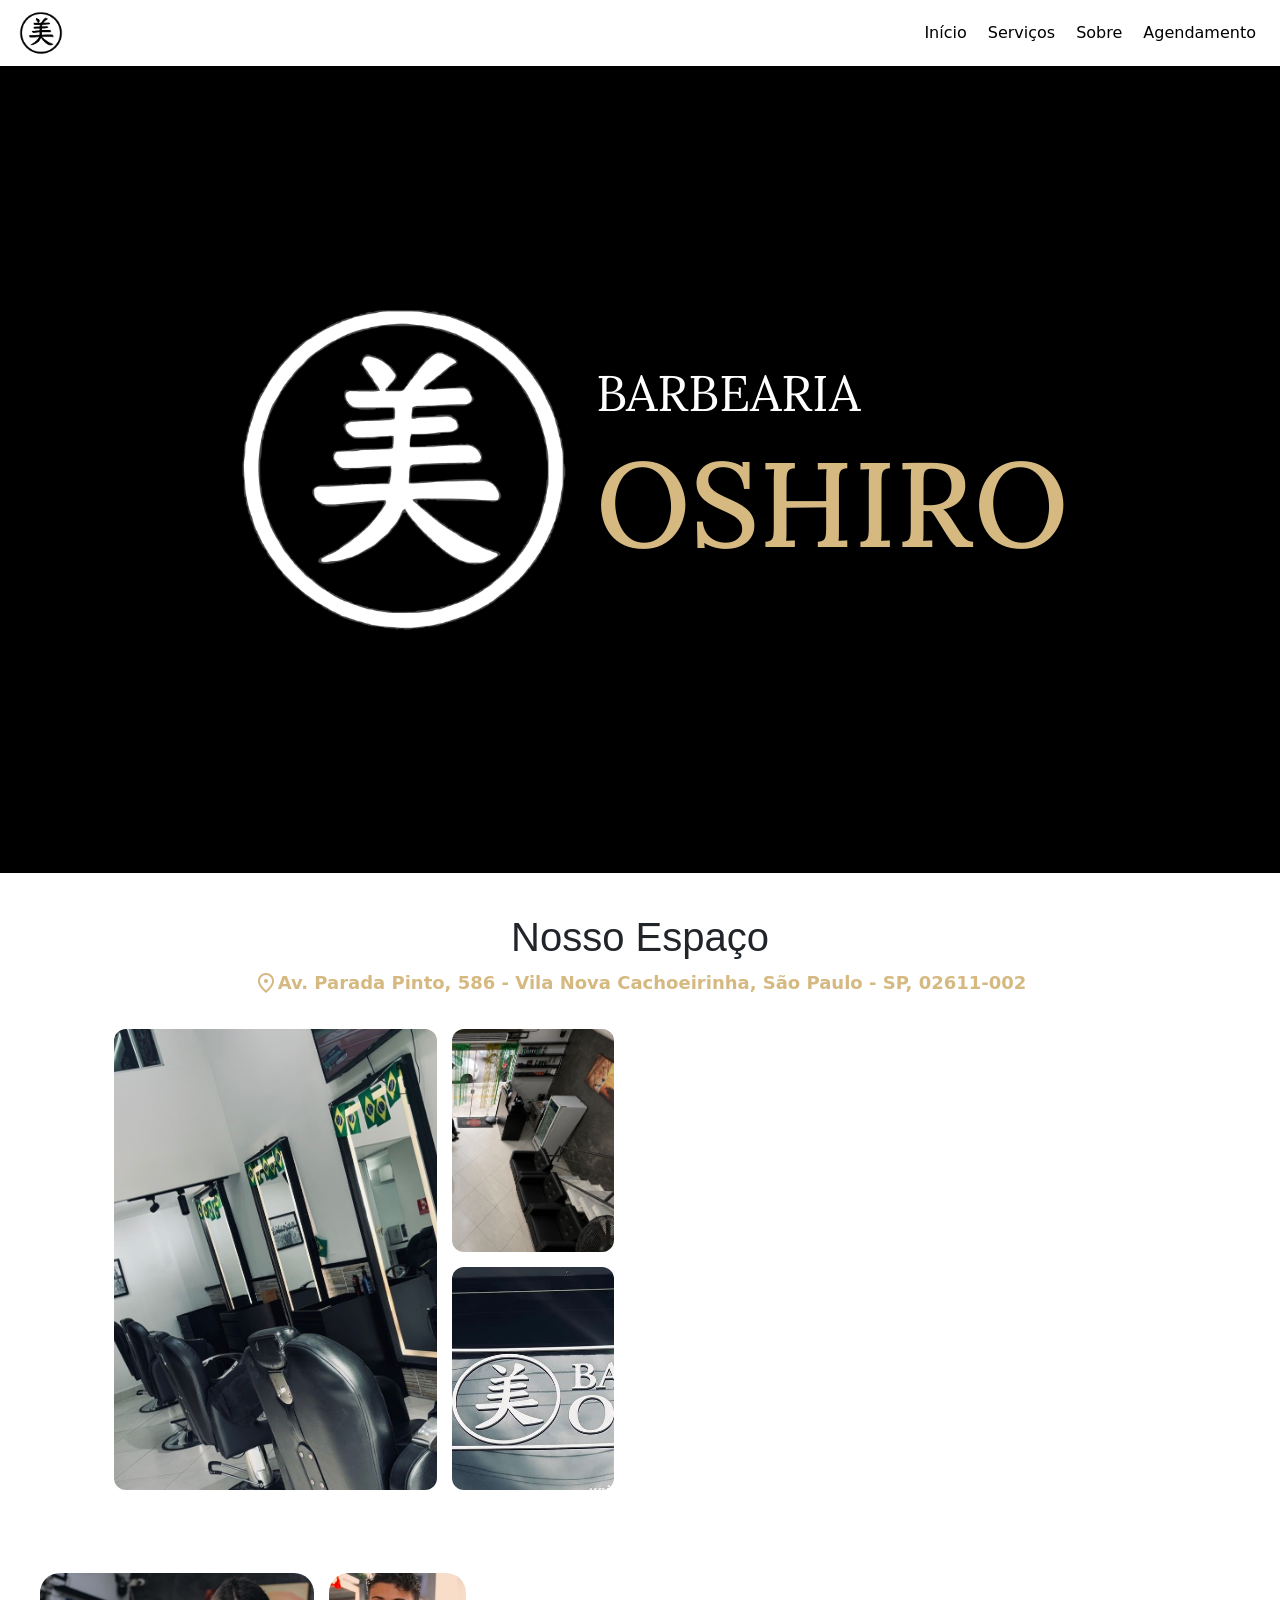
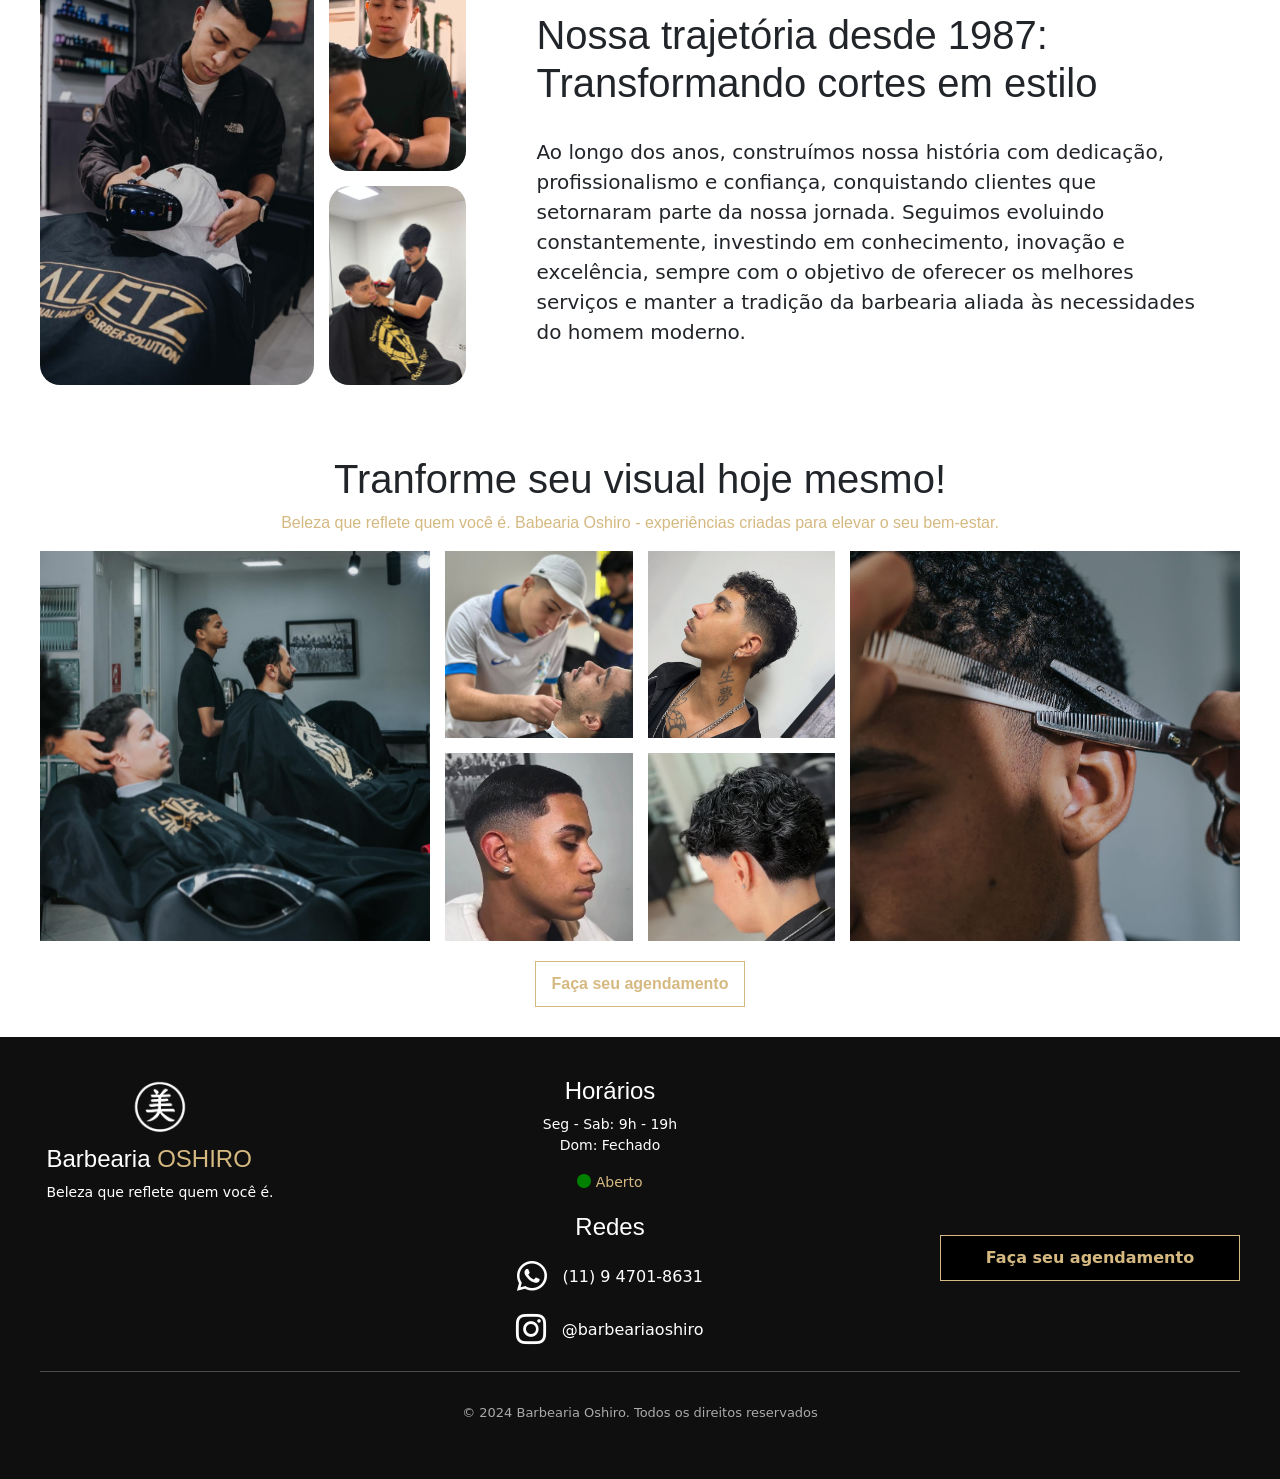
==== index.html @ f5ee946e "Alteração" ====
<!DOCTYPE html>
<html lang="pt-br">

<head>
    <meta charset="UTF-8">
    <meta name="viewport" content="width=device-width, initial-scale=1.0">
    <title>Barbearia Oshiro</title>
    <link rel="stylesheet" href="./style.css">
    <link rel="stylesheet" href="./header.css">
    <link rel="stylesheet" href="./footer.css">
    <link rel="shortcut icon" href="./imagens/logo-oshiro-branca.png" type="image/x-icon">

    <!-- IMPORTAÇÃO DE BOOTSTRAP -->
    <link href="https://cdn.jsdelivr.net/npm/bootstrap@5.3.8/dist/css/bootstrap.min.css" rel="stylesheet" integrity="sha384-sRIl4kxILFvY47J16cr9ZwB07vP4J8+LH7qKQnuqkuIAvNWLzeN8tE5YBujZqJLB" crossorigin="anonymous">
    <!-- IMPORTAÇÃO DE ICONES DO BOOTSTRAP -->
    <link rel="stylesheet" href="https://cdn.jsdelivr.net/npm/bootstrap-icons@1.13.1/font/bootstrap-icons.min.css">
    <!-- IMPORTAÇÃO DE ICONES DO GOOGLE -->
    <link rel="stylesheet" href="https://fonts.googleapis.com/css2?family=Material+Symbols+Outlined:opsz,wght,FILL,GRAD@24,400,0,0&icon_names=location_on" />

    <!-- IMPORTAÇÃO DO AOS -->
     <link href="https://unpkg.com/aos@2.3.1/dist/aos.css" rel="stylesheet">
</head>

<body>
    <header>
        <a href="#">
            <img src="./imagens/logo-oshiro-preta.png" alt="Logo Oshiro">
        </a>        
        <nav>
            <ul>
                <li>
                  <a class="link-nav ativa" href="#">Início</a>
                </li>
                <li>
                  <a class="link-nav" href="./servicos.html">Serviços</a>
                </li>
                <li>
                    <a class="link-nav" href="./sobre.html">Sobre</a>
                </li>
                <li>
                    <a class="link-nav" href="./formulario.html">Agendamento</a>
                </li>
            </ul>
        </nav>   
    </header>

    <main>
        <section id="pagina-inicial">
            <img src="./imagens/logo-oshiro-branca.png" alt="Logo Oshiro">
            <div id="titulo-hero">
                <span id="subtitulo">BARBEARIA</span>
                <h1>
                    OSHIRO
                </h1>
            </div>
        </section>

        <section id="espaco">
            <h2> Nosso Espaço </h2>
            <div id="subtitulo-espaco">
                <span class="material-symbols-outlined">location_on</span>
                <p>Av. Parada Pinto, 586 - Vila Nova Cachoeirinha, São Paulo - SP, 02611-002</p>
            </div>
            <div id="fotos-localizacao">
                <article class="grid-espaco">
                    <div class="foto-espaco">
                        <img src="./imagens/Espaço-de-trabalho.jpeg" alt="Espaço da barbearia">
                    </div>
                    <div class="foto-espaco-menor">
                        <img src="./imagens/barbearia.jpeg" alt="Espaço da barbearia">
                    </div>
                    <div class="foto-loja">
                        <img src="./imagens/logo-da-loja.jpeg" alt="loja">
                    </div>
                </article>
                <div id="mapa">
                    <iframe
                        src="https://www.google.com/maps/embed?pb=!1m18!1m12!1m3!1d234224.26328735746!2d-46.95284591328125!3d-23.46933229999999!2m3!1f0!2f0!3f0!3m2!1i1024!2i768!4f13.1!3m3!1m2!1s0x94cef76441cd40b7%3A0x81a10795d282b219!2sBarbearia%20tokyo%20cabeleireiros!5e0!3m2!1spt-BR!2sbr!4v1781699661440!5m2!1spt-BR!2sbr"
                        style="border:0;" allowfullscreen="" loading="lazy"
                        referrerpolicy="no-referrer-when-downgrade">
                    </iframe>
                </div>
            </div>
        </section>

        <section id="sobre">
            <div class="grid-trajetoria">
                <div class="fotos-procedimento">
                    <img src="./imagens/procedimento.jpeg" alt="procedimento">
                </div>

                <div>
                    <img src="./imagens/david-cortando-cabelo.jpeg" alt="corte">
                </div>

                <div>
                    <img src="./imagens/trajetoria-amigo-david.jpeg" alt="loja">
                </div>
            </div>
            <div>
                <h2>
                    Nossa trajetória desde 1987:
                    <br> Transformando cortes em estilo
                </h2>
                <p>
                    Ao longo dos anos, construímos nossa história com dedicação, profissionalismo e
                    confiança,
                    conquistando clientes que setornaram parte da nossa jornada. Seguimos evoluindo
                    constantemente,
                    investindo em conhecimento, inovação e excelência, sempre com o objetivo de oferecer os
                    melhores
                    serviços e manter a tradição da barbearia aliada às necessidades do homem moderno.
                </p>
            </div>
        </section>

        <section id="chamada-final">
            <!-- TITULO E SUBTITULO -->
            <div>
                <h2>Tranforme seu visual hoje mesmo!</h2>
                <p id="slogan">Beleza que reflete quem você é. Babearia Oshiro - experiências criadas para elevar o seu bem-estar.</p>
            </div>
           
            <!-- GALERIA DE FOTOS -->
            <div class="galeria">
                <!-- FOTO GRANDE -->
                <div class="galeria-item grande">
                    <img src="./imagens/galeria/barbeiros.jpg" alt="Corte de cabelo 2">
                </div>
        
                <!-- FOTOS PEQUENOS -->
                <div class="fotos-central">
                    <div class="galeria-item pequeno">
                        <img src="./imagens/galeria/barba.jpg" alt="Corte de cabelo 4">
                    </div>
                    <div class="galeria-item pequeno">
                        <img src="./imagens/galeria/corte-lateral.jpg" alt="Corte de cabelo 5">
                    </div>
                    <div class="galeria-item pequeno">
                        <img src="./imagens/galeria/botox.jpeg" alt="Corte de cabelo 6">
                    </div>
                    <div class="galeria-item pequeno">
                        <img src="./imagens/galeria/mullet.jpg" alt="Corte de cabelo 7">
                    </div>
                </div>

                <!-- FOTO GRANDE -->
                <div class="galeria-item grande">
                    <img src="./imagens/galeria/corte-tesoura.jpg" alt="Corte de cabelo 1">
                </div>
            </div>

            <!-- BOTÃO -->
            <button onclick="window.location.href='./formulario.html'">
                Faça seu agendamento
            </button>
           
        </section>
    </main>

    <footer>
        <div id="display-rodape">
            <div class="divisao-rodape" id="nome-slogan">
                <img src="./imagens/logo-oshiro-branca.png" alt="Logo Oshiro">
                <div>
                    <h4>Barbearia <span>OSHIRO</span></h4>
                    <p>Beleza que reflete quem você é.</p>
                </div>
            </div>
            <div class="divisao-rodape" id="horarios-redes">
                <div class="container-horarios-redes">
                    <h4>Horários</h4>
                    <ul>
                        <li>Seg - Sab: 9h - 19h</li>
                        <li>Dom: Fechado</li>
                    </ul>

                    <div id="online-info">
                        <i class="bi bi-circle-fill"></i>
                    </div>
                </div>
                <div  class="container-horarios-redes">
                    <h4>Redes</h4>
                    <div id="redes">
                        <!-- ICONE WHATSAPP -->
                        <div class="rede">
                            <a class="link-redes" href="https://wa.me/5511947018631" target="_blank">
                                <i class="bi bi-whatsapp"></i>
                                &nbsp; (11) 9 4701-8631
                            </a>
                        </div>
                        
                        <!-- ICONE INSTAGRAM -->
                        <div class="rede">
                            <a class="link-redes" href="https://www.instagram.com/barbeariaoshiro/" target="_blank">
                                <i class="bi bi-instagram"></i>
                                &nbsp; @barbeariaoshiro
                            </a>
                        </div>
                    </div>
                </div>
            </div>
            <div class="divisao-rodape">
                <iframe
                    src="https://www.google.com/maps/embed?pb=!1m18!1m12!1m3!1d234224.26328735746!2d-46.95284591328125!3d-23.46933229999999!2m3!1f0!2f0!3f0!3m2!1i1024!2i768!4f13.1!3m3!1m2!1s0x94cef76441cd40b7%3A0x81a10795d282b219!2sBarbearia%20tokyo%20cabeleireiros!5e0!3m2!1spt-BR!2sbr!4v1781699661440!5m2!1spt-BR!2sbr"
                    style="border:0;" allowfullscreen="" loading="lazy"
                    referrerpolicy="no-referrer-when-downgrade"
                    class="mapa-rodape">
                </iframe>
                <button class="btn-rodape" onclick="window.location.href='./formulario.html'">
                    Faça seu agendamento
                </button>
            </div>
        </div>
        <hr>
        <p id="direitos">
            © 2024 Barbearia Oshiro. Todos os direitos reservados
        </p>
    </footer>

    <script src="main.js"></script>
    <script src="footer.js"></script>

    <!-- IMPORTAÇÃO DE BOOTSTRAP -->
    <script src="https://cdn.jsdelivr.net/npm/bootstrap@5.3.8/dist/js/bootstrap.bundle.min.js" integrity="sha384-FKyoEForCGlyvwx9Hj09JcYn3nv7wiPVlz7YYwJrWVcXK/BmnVDxM+D2scQbITxI" crossorigin="anonymous"></script>

    <!-- IMPORTAÇÃO AOS -->
    <script src="https://unpkg.com/aos@2.3.1/dist/aos.js"></script>
    <script>
        AOS.init();
    </script>
</body>

</html>
---- style.css ----
@import url('https://fonts.cdnfonts.com/css/onefifth');
@import url('https://fonts.googleapis.com/css2?family=Lora:ital,wght@0,400..700;1,400..700&display=swap');

* {
    box-sizing: border-box;
    padding: 0;
    margin: 0;
    user-select: none;
}

body {
    background-color: #f5f3ef;
}

/* HERO SECTION */
#pagina-inicial {
    background-image: linear-gradient(rgba(0, 0, 0, 0.5)), url(./imagens/capa-maquina-de-corte.png); /* DEIXA A IMAGEM MAIS ESCURA */
    background-color: black;
    height: 97vh;
    padding-top: 66px;
    background-size: cover;
    background-position: center;
    background-repeat: no-repeat;
    display: flex;
    justify-content: center;
    align-items: center;
}

#pagina-inicial img {
    max-width: 100vw;
    width: 30%;
}

#titulo-hero {
    font-family: "Lora", serif;
}

/* TITULO DA HERO SECTION */
#titulo-hero h1 {
    font-size: 120px;
    color: #d5b981;
}

#titulo-hero span {
    font-size: 50px;
    color: white;
}

/* SEÇÃO DO ESPAÇO */
#espaco{
    padding: 40px;
}

/* TITULO DE ESPAÇO */
#espaco h2 {
    font-size: 40px;
    text-align: center;
    font-family: 'Onefifth', sans-serif;
}

/*SUBTITULO SEÇÃO DE SERVIÇOS*/
#subtitulo-espaco{
    display: flex;
    align-items: center;
    justify-content: center;
    flex-wrap: wrap;
    color: #d5b981;
    font-weight: bold;
    font-size: 18px;
    margin-bottom: 30px;
}

/* TIRANDO A MARGEM DO TEXTO */
#subtitulo-espaco p{
    margin: 0;
}

/* DISPLAY DAS FOTOS E DO MAPS */
#fotos-localizacao{
    display: flex;
    flex-wrap: wrap;
    align-items: center;
    gap: 40px;
    justify-content: center;
}

/* grid das imagens do espaço*/
.grid-espaco {
    display: grid;
    grid-template-columns: 2fr 1fr;
    /* Esquerda maior */
    grid-template-rows: 1fr 1fr;
    /* duas linhas iguais */
    gap: 15px;
    width: 500px;
    /*tamanho total */
}

/* TODAS AS IMAGENS EM GERAL */
.grid-espaco img{
    border-radius: 12px;
    width: 100%;
    height: 100%;
    object-fit: cover;
}

/* imagem grande */
.foto-espaco {
    grid-row: span 2;
    /* faz ele ocupar duas linhas */
}

/* MAPA */
#mapa {
    width: 40vw;
}

#mapa iframe {
    width: 100%;
    height: 460px;
    border: none;
    border-radius: 12px;
}

/* SEÇÃO DE SOBRE */
#sobre {
    display: flex;
    align-items: center;
    justify-content: space-between;
    padding: 40px;
    gap: 40px;
    flex-direction: row;
}

/* TITULO DA SEÇÃO */
#sobre h2{
    margin: 30px;
    font-family: 'Onefifth', sans-serif;
    font-size: 40px;
}

/* TEXTO DA SEÇÃO */
#sobre p{
    font-size: 20px;
    text-align: left;
    margin: 30px;
    max-width: 800px;
}

/* TODAS AS IMAGENS DO SOBRE */
#sobre img {
    border-radius: 20px;
}

/* grid das imagens */
.grid-trajetoria {
    display: grid;
    grid-template-columns: 2fr 1fr;
    /* Esquerda maior */
    grid-template-rows: 1fr 1fr;
    /* duas linhas iguais */
    gap: 15px;
    width: 500px;
    /*tamanho total */
}

/* TODAS AS FOTOS */
.grid-trajetoria img {
    width: 100%;
    height: 100%;
    object-fit: cover;
}

/* imagem grande */
.fotos-procedimento {
    grid-row: span 2;
    /* faz ele ocupar duas linhas */
}

/* SEÇÃO CHAMADA FINAL */
#chamada-final{
    display: flex;
    flex-direction: column;
    align-items: center;
    margin: 30px;
    font-family: 'Onefifth', sans-serif;
    text-align: center;
}

/* TITULO DE CHAMADA FINAL */
#chamada-final h2{
    font-size: 40px;
}

/* SUBTITULO */
#slogan {
    color: #d5b981;
}

/* GALERIA */
.galeria {
    display: grid;
    grid-template-columns: repeat(3, 1fr);
    gap: 15px;
    max-width: 1200px;
    width: 100%;
    margin-bottom: 20px;
}

/* TODAS AS IMAGENS */
.galeria-item {
    overflow: hidden;
    width: 100%;
    aspect-ratio: 1 / 1; /* FOTOS QUADRADAS */
}

/* FOTOS QUE FICAM NO MEIO */
.fotos-central{
    display: grid;
    grid-template-columns: repeat(2, 1fr);
    gap: 15px;
}

.galeria-item img {
    width: 100%;
    height: 100%;
    object-fit: cover;
    display: block;
}

/* BOTÃO DE CHAMADA */
#chamada-final button {
    background-color: white;
    border: 1px solid #d5b981;
    color: #d5b981;
    font-weight: bold;
    padding: 10px 16px;
    max-width: 400px;
}

/* BOTÃO DE CHAMADA AO PASSAR O MOUSE */
#chamada-final button:hover{
    background-color: #d5b981;
    color: white;
    transition: 0.3s ease-in-out;
}

@media (max-width: 890px) {
    #pagina-inicial img {
        width: 50%;
    }
    
    #titulo-hero h1 {
        font-size: 80px;
    }

    #titulo-hero span {
        font-size: 30px;
    }
}

@media (max-width: 768px) {
    /* TITULO DA HERO */   
    #pagina-inicial img {
        width: 100vw;
    }

    #pagina-inicial  {
        padding-top: 100px;
        flex-direction: column;
        text-align: center;
    }

    /* SERVIÇOS */
    .grade-servicos {
        align-items: center;
    }

    /* CARD COMPLETO */
    .card-servico{
        min-width: 350px;
    }

    #servicos img {
        width: 100%;
        height: auto;
    }

    /* TEXTO DO ENDEREÇO */
    #subtitulo-espaco p{
        text-align: center;
    }

    /* NOSSO ESPAÇO */
    #espaco {
        padding: 16px;
    }

    #fotos-localizacao{
        gap: 16px;
    }

    /* LOCALIZAÇÃO */
    #mapa {
        width: 100%;
    }

    #mapa iframe {
        height: 250px;
    }

    /* SOBRE */
    #sobre {
        padding: 16px;
        text-align: center;
        flex-wrap: wrap-reverse;
        justify-content: center;
    }

    #sobre p{
        text-align: center;
    }

    /* CHAMADA FINAL */
    /* POSICIONAMENTO DAS FOTOS */
    .galeria{
        grid-template-columns: repeat(2, 1fr);
    }

    /* RETIRANDO A FOTOS CENTRAIS */
    .fotos-central{
        display: none;
    }

    /* GERAL */
    img {
        max-width: 100%;
        height: auto;
    }
}
---- header.css ----
header {
    display: flex;
    align-items: center;
    justify-content: space-between;
    background-color: white;
    padding: 8px 16px;
    box-shadow: 4px 2px 10px rgba(0, 0, 0, 0.25);
    position: fixed;
    top: 0;
    width: 100%;
    z-index: 1000; /* O HEADER É O ELEMENTO QUE FICA EM CIMA DE TODOS */
}

/* IMAGEM DO CABEÇALHO */
header img {
    width: 50px;
}

header ul {
    margin: 0;
    padding: 0;
    gap: 5px;
    display: flex;
    list-style: none;
    justify-content: center;
    align-items: center;
    flex-wrap: wrap;

}

/* CAIXA DO LINK DO NAV APOS RENDERIZAÇÃO */
.link-nav::before {
    content: '';
    position: absolute;
    bottom: 0;
    left: 0;
    height: 2px;
    width: 0;
    background-color: #d5b981;
    z-index: 2000;
    transition: all 0.3s ease;
}

/* LINK DO NAV */
.link-nav{
    position: relative;
    color: black;
    text-decoration: none;
    padding: 8px;
    font-weight: 500;
    transition: all 0.3s ease;
}

/* LINK DO NAV AO PASSAR O MOUSE */
.link-nav:hover {
    color: #d5b981;
}

/* CAIXA DO LINK DO NAV AO PASSAR O MOUSE */
.link-nav:hover::before {
    width: 100%;
}

@media (max-width: 768px) {

    /* HEADER */
    header {
        flex-direction: column;
        gap: 10px;
        text-align: center;
    }
}
---- footer.css ----
/* RODAPÉ */
footer {
    background-color: #0f0f0f;
    color: #fff;
    padding: 40px;
}

/* DEIXANDO ITENS EM LINHA */
#display-rodape {
    display: flex;
    justify-content: space-between;
    flex-wrap: wrap;
    gap: 32px;
}

.divisao-rodape {
    min-width: 20%;
    display: flex;
    flex-direction: column;
    align-items: center;
}

/* TITULOS DO RODAPÉ */
h4{
    font-family: Georgia, sans-serif;
    font-weight: bold;
}

h4 span {
    color: #d5b981;
}

/* NOME E SLOGAN */
#nome-slogan img {
    width: 60px;
    margin-bottom: 8px;
}

/* HORARIOS */
#horarios-redes{
    text-align: center;
}

.container-horarios-redes {
    min-width: 70%;
}

/* TIRANDO PADDING DA LISTA */
#horarios-redes ul{
    padding: 0;
}

/* TEXTOS DO RODAPÉ */
footer p,
footer li {
    color: #fff;
    font-size: 14px;
    list-style: none;
}

#online-info {
    font-size: 14px;
    margin-bottom: 20px;
    color: #d5b981;
}

#online-info i {
    transform: translateY(-1px);
}

/* LINK QUE DIRECIONA AS REDES */
.rede {
    margin-bottom: 8px;
}

.link-redes {
    color: #fff;
    text-decoration: none;
    padding-bottom: 8px;
    transition: all 0.3s ease;
}



.link-redes i {
    font-size: 30px;
}

.link-redes i::before {
    transform: translateY(5px);
}

.link-redes:hover {
    color: #d5b981;
}

.mapa-rodape {
    width: 100%;
    border-radius: 3px;
}

.btn-rodape {
    width: 100%;
    margin-top: 8px;
    background-color: black;
    border: 1px solid #d5b981;
    color: #d5b981;
    font-weight: bold;
    padding: 10px 16px;
}

.btn-rodape:hover {
    background-color: #d5b981;
    color: black;
    transition: 0.3s ease-in-out;
}

/* DIREITOS RESERVADOS */
#direitos {
    text-align: center;
    padding-top: 15px;
    font-size: 13px;
    color: #aaa;
}

.online::before {
    color: green;
    animation: pulsar 2s ease-in-out infinite;
}

.offline::before {
    color: red;
    animation: pulsar 2s ease-in-out infinite;
}

@keyframes pulsar {
    0%, 100% {
        transform: scale(1) translateY(-1px);
    }

    50% {
        transform: scale(1.2) translateY(-1px);
    }
}



@media (max-width: 810px) {
    /* RODAPÉ */
    #display-rodape{
        flex-direction: column;
        text-align: center;
        align-items: center;
    }
}
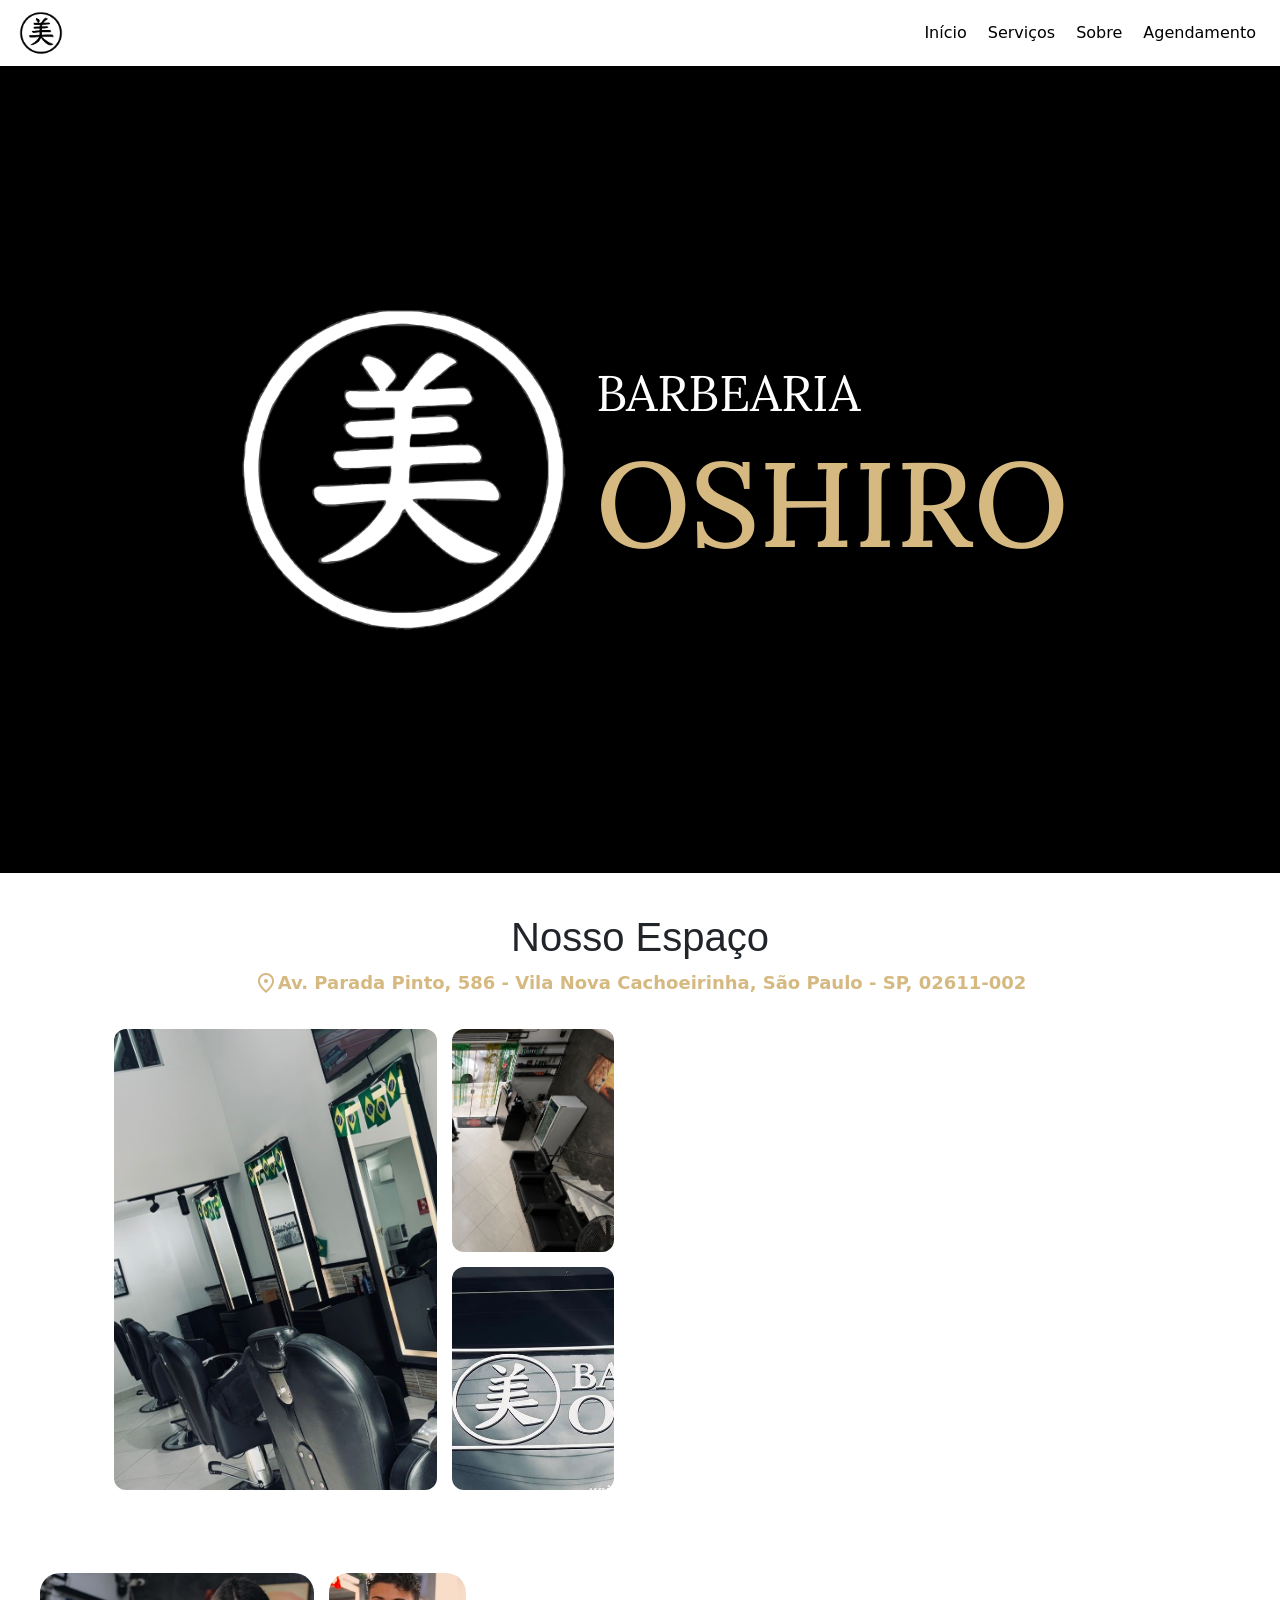
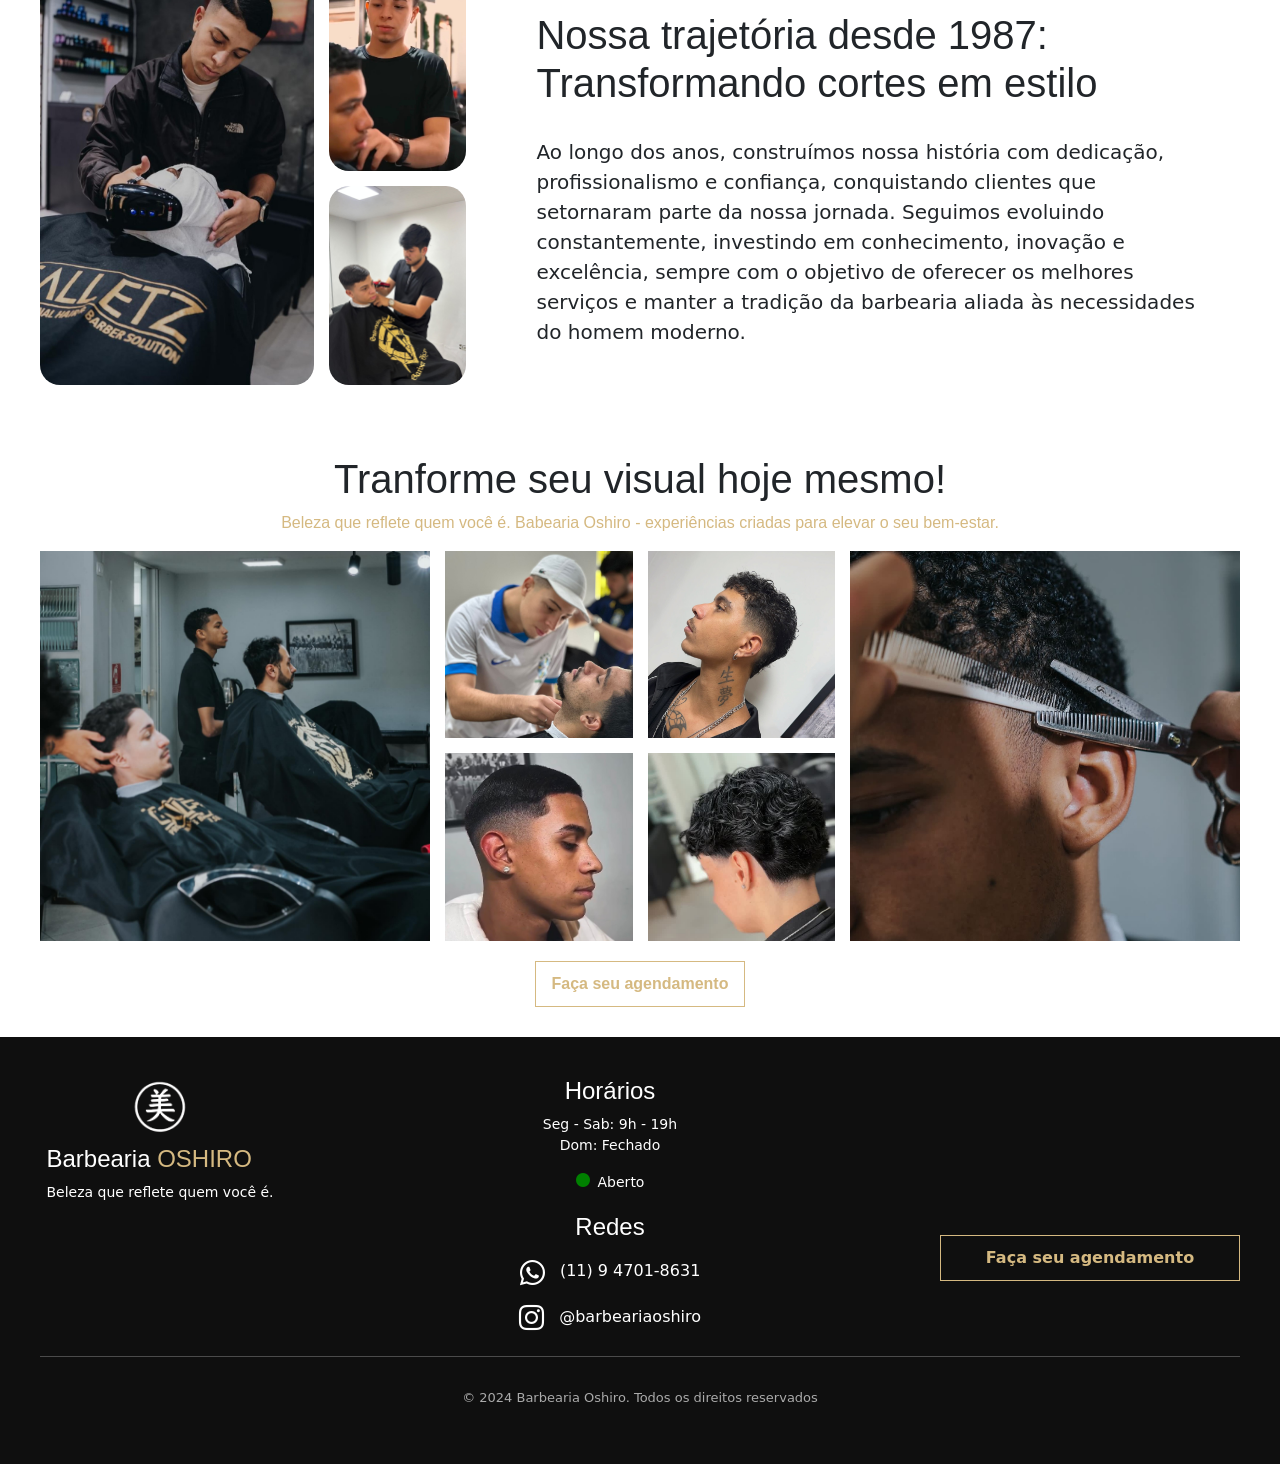
==== commit ef900b98: "update footer styles and add online status indicator to footer" ====
--- a/index.html
+++ b/index.html
@@ -177,6 +177,7 @@
 
                     <div id="online-info">
                         <i class="bi bi-circle-fill"></i>
+                        <p id="online-status"></p>
                     </div>
                 </div>
                 <div  class="container-horarios-redes">
--- a/footer.css
+++ b/footer.css
@@ -61,11 +61,17 @@
 #online-info {
     font-size: 14px;
     margin-bottom: 20px;
-    color: #d5b981;
+    display: flex;
+    justify-content: center;    
 }
 
 #online-info i {
     transform: translateY(-1px);
+}
+
+#online-info p {
+    margin-left: 8px;
+    color:#d5b981;
 }
 
 /* LINK QUE DIRECIONA AS REDES */
@@ -83,7 +89,7 @@
 
 
 .link-redes i {
-    font-size: 30px;
+    font-size: 25px;
 }
 
 .link-redes i::before {
@@ -102,7 +108,7 @@
 .btn-rodape {
     width: 100%;
     margin-top: 8px;
-    background-color: black;
+    background-color: #0f0f0f;
     border: 1px solid #d5b981;
     color: #d5b981;
     font-weight: bold;
@@ -111,7 +117,7 @@
 
 .btn-rodape:hover {
     background-color: #d5b981;
-    color: black;
+    color: #0f0f0f;
     transition: 0.3s ease-in-out;
 }
 
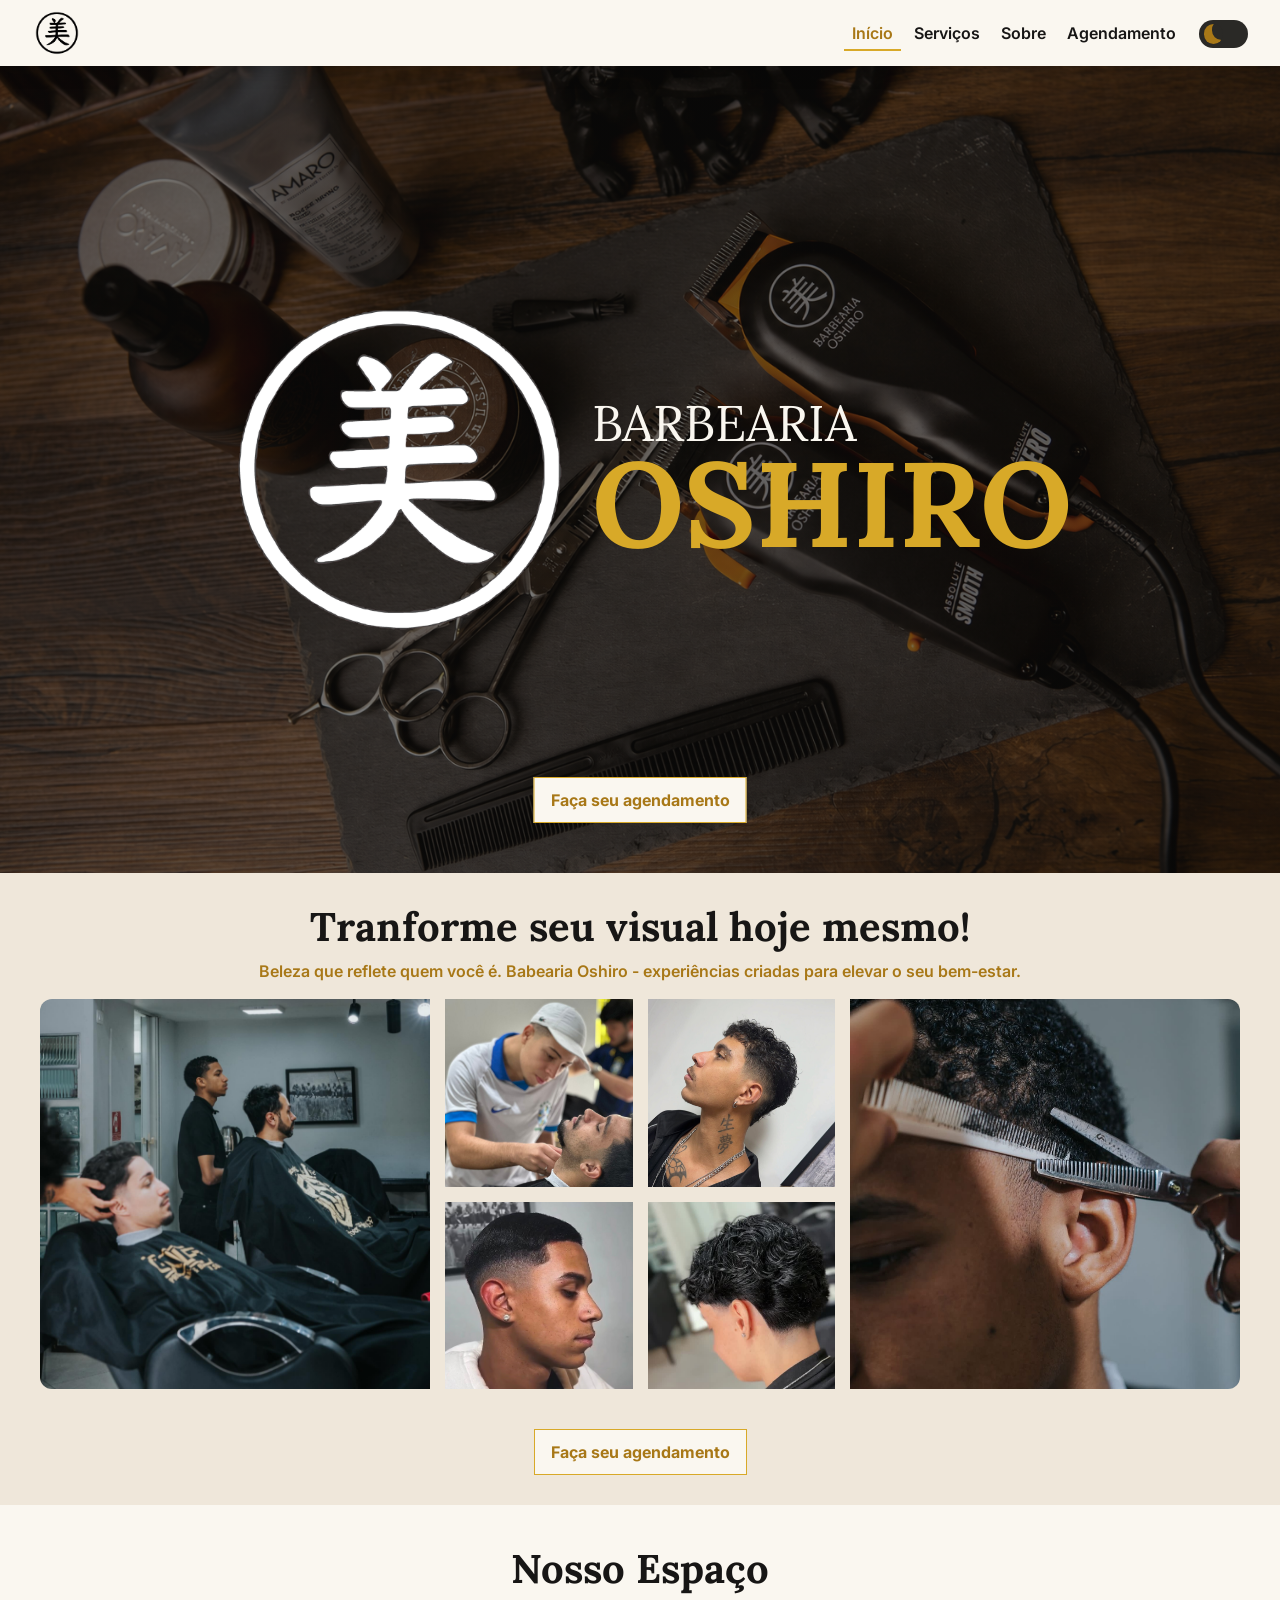
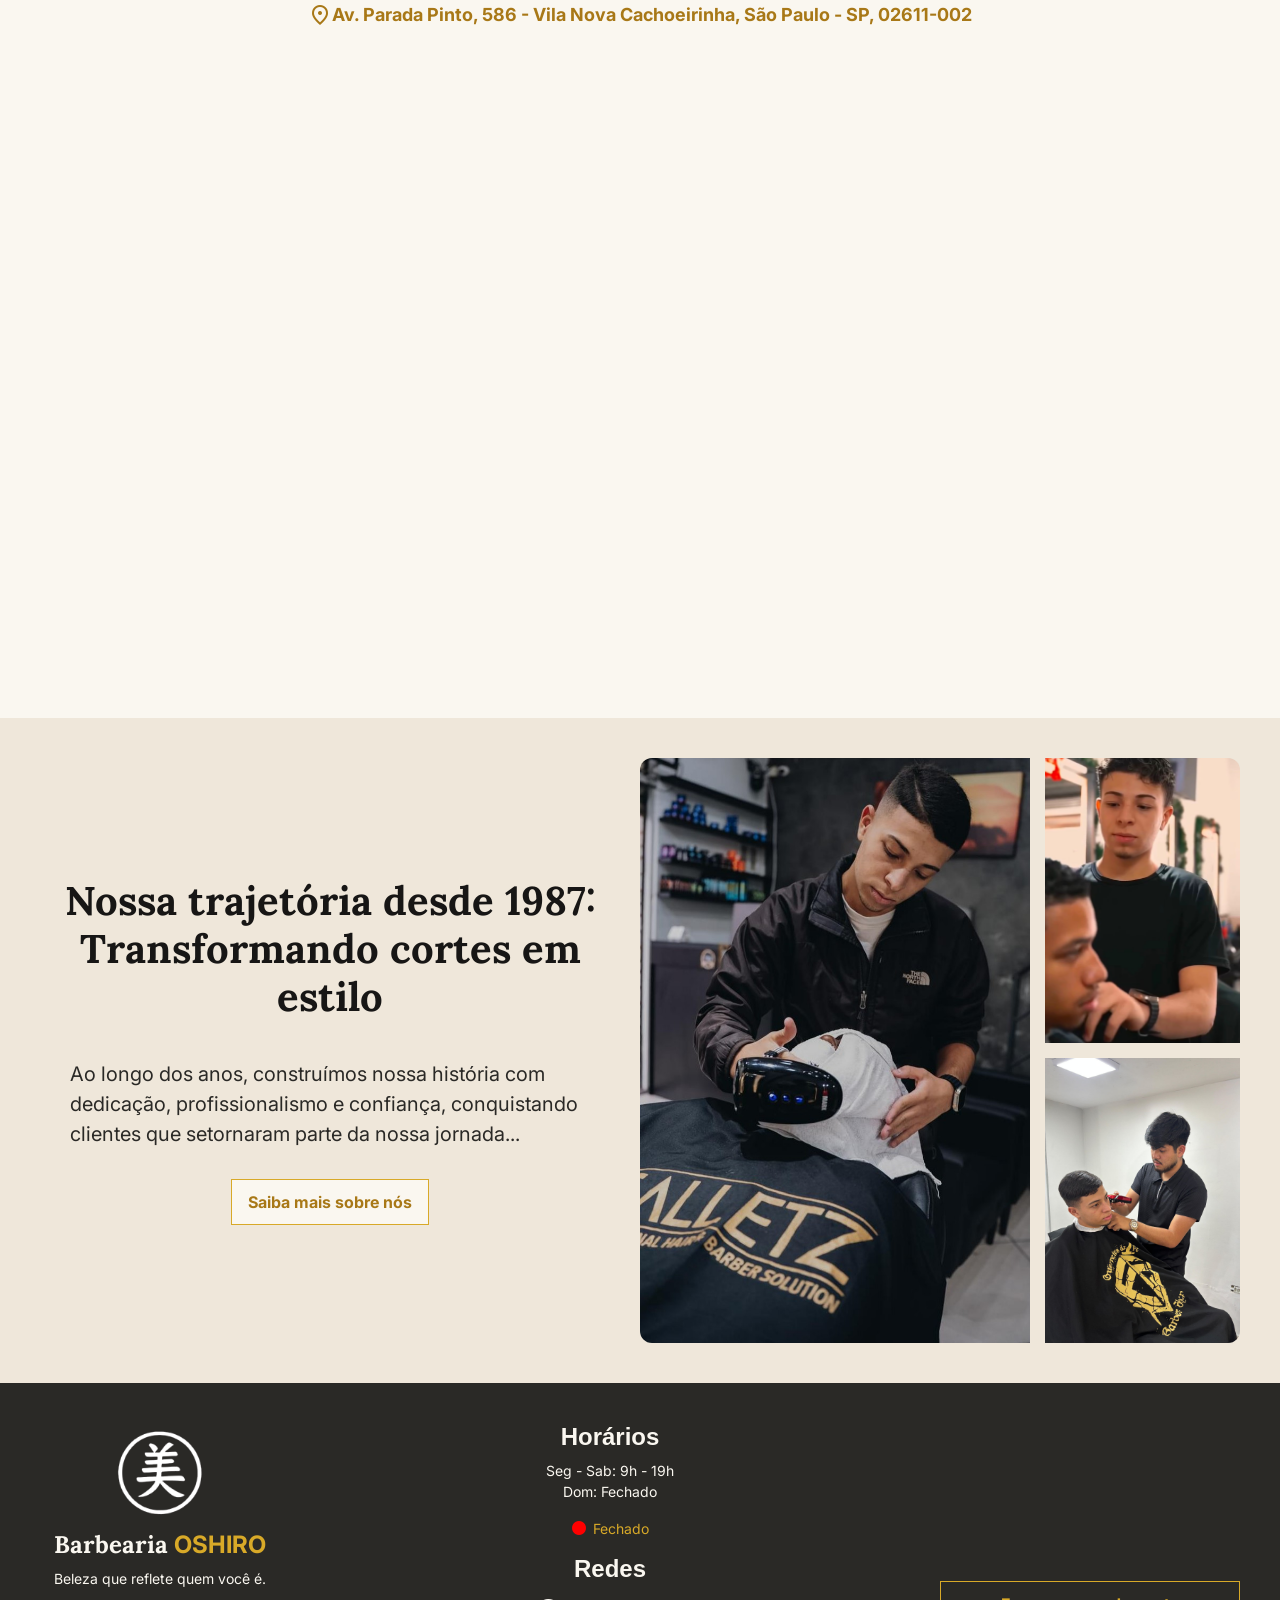
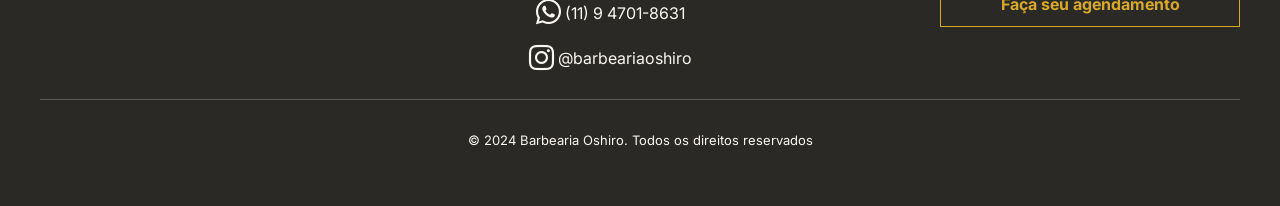
==== commit 827ba47a: "Ajustes" ====
--- a/index.html
+++ b/index.html
@@ -1,38 +1,41 @@
 <!DOCTYPE html>
-<html lang="pt-br">
+<html lang="pt-br" data-theme="light">
 
 <head>
     <meta charset="UTF-8">
     <meta name="viewport" content="width=device-width, initial-scale=1.0">
     <title>Barbearia Oshiro</title>
+    <link rel="shortcut icon" href="./imagens/logo-oshiro-branca.png" type="image/x-icon">
+
+    <!-- BOOTSTRAP -->
+    <link href="https://cdn.jsdelivr.net/npm/bootstrap@5.3.8/dist/css/bootstrap.min.css" rel="stylesheet"
+        integrity="sha384-sRIl4kxILFvY47J16cr9ZwB07vP4J8+LH7qKQnuqkuIAvNWLzeN8tE5YBujZqJLB" crossorigin="anonymous">
+    <!-- ÍCONES DO BOOTSTRAP -->
+    <link rel="stylesheet" href="https://cdn.jsdelivr.net/npm/bootstrap-icons@1.13.1/font/bootstrap-icons.min.css">
+    <!-- ÍCONES DO GOOGLE -->
+    <link rel="stylesheet"
+        href="https://fonts.googleapis.com/css2?family=Material+Symbols+Outlined:opsz,wght,FILL,GRAD@24,400,0,0&icon_names=location_on" />
+    <!-- AOS -->
+    <link href="https://unpkg.com/aos@2.3.1/dist/aos.css" rel="stylesheet">
+
+    <link rel="stylesheet" href="./root.css">
     <link rel="stylesheet" href="./style.css">
     <link rel="stylesheet" href="./header.css">
     <link rel="stylesheet" href="./footer.css">
-    <link rel="shortcut icon" href="./imagens/logo-oshiro-branca.png" type="image/x-icon">
-
-    <!-- IMPORTAÇÃO DE BOOTSTRAP -->
-    <link href="https://cdn.jsdelivr.net/npm/bootstrap@5.3.8/dist/css/bootstrap.min.css" rel="stylesheet" integrity="sha384-sRIl4kxILFvY47J16cr9ZwB07vP4J8+LH7qKQnuqkuIAvNWLzeN8tE5YBujZqJLB" crossorigin="anonymous">
-    <!-- IMPORTAÇÃO DE ICONES DO BOOTSTRAP -->
-    <link rel="stylesheet" href="https://cdn.jsdelivr.net/npm/bootstrap-icons@1.13.1/font/bootstrap-icons.min.css">
-    <!-- IMPORTAÇÃO DE ICONES DO GOOGLE -->
-    <link rel="stylesheet" href="https://fonts.googleapis.com/css2?family=Material+Symbols+Outlined:opsz,wght,FILL,GRAD@24,400,0,0&icon_names=location_on" />
-
-    <!-- IMPORTAÇÃO DO AOS -->
-     <link href="https://unpkg.com/aos@2.3.1/dist/aos.css" rel="stylesheet">
 </head>
 
 <body>
     <header>
         <a href="#">
             <img src="./imagens/logo-oshiro-preta.png" alt="Logo Oshiro">
-        </a>        
+        </a>
         <nav>
             <ul>
                 <li>
-                  <a class="link-nav ativa" href="#">Início</a>
-                </li>
-                <li>
-                  <a class="link-nav" href="./servicos.html">Serviços</a>
+                    <a class="link-nav ativa" href="#">Início</a>
+                </li>
+                <li>
+                    <a class="link-nav" href="./servicos.html">Serviços</a>
                 </li>
                 <li>
                     <a class="link-nav" href="./sobre.html">Sobre</a>
@@ -40,121 +43,137 @@
                 <li>
                     <a class="link-nav" href="./formulario.html">Agendamento</a>
                 </li>
+                <li>
+                    <label class="switch">
+                        <input type="checkbox" id="theme-toggle">
+                        <span class="slider"></span>
+                    </label>
+                </li>
             </ul>
-        </nav>   
+        </nav>
     </header>
 
     <main>
-        <section id="pagina-inicial">
-            <img src="./imagens/logo-oshiro-branca.png" alt="Logo Oshiro">
-            <div id="titulo-hero">
-                <span id="subtitulo">BARBEARIA</span>
+        <section id="pagina-inicial" data-aos="fade-down" data-aos-duration="100">
+            <img src="./imagens/logo-oshiro-branca.png" alt="Logo Oshiro" data-aos="fade-right" data-aos-delay="100">
+            <div id="titulo-hero" data-aos="fade-right" data-aos-delay="200">
+                <span id="subtitulo">
+                    BARBEARIA
+                </span>
                 <h1>
                     OSHIRO
                 </h1>
             </div>
+
+            <!-- BOTÃO -->
+            <button id="btn-formulario-inicial" class="btn-formulario"
+                onclick="window.location.href='./formulario.html'" data-aos="fade-up" data-aos-delay="300">
+                Faça seu agendamento
+            </button>
+        </section>
+
+        <section id="chamada">
+            <!-- TITULO E SUBTITULO -->
+            <div>
+                <h2 data-aos="fade-right">Tranforme seu visual hoje mesmo!</h2>
+                <p id="slogan" data-aos="fade-left">Beleza que reflete quem você é. Babearia Oshiro - experiências criadas para elevar o seu bem-estar.</p>
+            </div>
+
+            <!-- GALERIA DE FOTOS -->
+            <div id="galeria">
+                <!-- FOTO GRANDE -->
+                <div class="galeria-item grande" data-aos="fade-right" data-aos-anchor-placement="center-bottom">
+                    <img src="./imagens/galeria/barbeiros.jpg" alt="Corte de cabelo 2">
+                </div>
+
+                <!-- FOTOS PEQUENOS -->
+                <div class="fotos-central">
+                    <div class="galeria-item pequeno" data-aos="fade-right" data-aos-anchor-placement="bottom-bottom">
+                        <img src="./imagens/galeria/barba.jpg" alt="Corte de cabelo 4">
+                    </div>
+                    <div class="galeria-item pequeno" data-aos="fade-right" data-aos-anchor-placement="bottom-bottom">
+                        <img src="./imagens/galeria/corte-lateral.jpg" alt="Corte de cabelo 5">
+                    </div>
+                    <div class="galeria-item pequeno" data-aos="fade-left" data-aos-anchor-placement="top-bottom">
+                        <img src="./imagens/galeria/botox.jpeg" alt="Corte de cabelo 6">
+                    </div>
+                    <div class="galeria-item pequeno" data-aos="fade-left" data-aos-anchor-placement="top-bottom">
+                        <img src="./imagens/galeria/mullet.jpg" alt="Corte de cabelo 7">
+                    </div>
+                </div>
+
+                <!-- FOTO GRANDE -->
+                <div class="galeria-item grande" data-aos="fade-left" data-aos-anchor-placement="center-bottom">
+                    <img src="./imagens/galeria/corte-tesoura.jpg" alt="Corte de cabelo 1">
+                </div>
+            </div>
+
+            <!-- BOTÃO -->
+            <button class="btn-formulario" onclick="window.location.href='./formulario.html'" data-aos="fade-down">
+                Faça seu agendamento
+            </button>
         </section>
 
         <section id="espaco">
-            <h2> Nosso Espaço </h2>
-            <div id="subtitulo-espaco">
+            <h2 data-aos="fade-right"> Nosso Espaço </h2>
+            <div id="subtitulo-espaco" data-aos="fade-left">
                 <span class="material-symbols-outlined">location_on</span>
                 <p>Av. Parada Pinto, 586 - Vila Nova Cachoeirinha, São Paulo - SP, 02611-002</p>
             </div>
             <div id="fotos-localizacao">
                 <article class="grid-espaco">
-                    <div class="foto-espaco">
-                        <img src="./imagens/Espaço-de-trabalho.jpeg" alt="Espaço da barbearia">
-                    </div>
-                    <div class="foto-espaco-menor">
+                    <div class="foto-espaco" id="foto-espaco-1" data-aos="fade-right" data-aos-anchor-placement="center-bottom">
+                        <img src="./imagens/Espaco-de-trabalho.jpeg" alt="Espaço da barbearia">
+                    </div>
+                    <div class="foto-espaco-menor" id="foto-espaco-2" data-aos="fade-down" data-aos-anchor-placement="bottom-bottom">
                         <img src="./imagens/barbearia.jpeg" alt="Espaço da barbearia">
                     </div>
-                    <div class="foto-loja">
+                    <div class="foto-espaco-menor" id="foto-espaco-3" data-aos="fade-up" data-aos-anchor-placement="top-bottom">
                         <img src="./imagens/logo-da-loja.jpeg" alt="loja">
                     </div>
                 </article>
-                <div id="mapa">
+                <div id="mapa" data-aos="fade-left" data-aos-anchor-placement="center-bottom">
                     <iframe
                         src="https://www.google.com/maps/embed?pb=!1m18!1m12!1m3!1d234224.26328735746!2d-46.95284591328125!3d-23.46933229999999!2m3!1f0!2f0!3f0!3m2!1i1024!2i768!4f13.1!3m3!1m2!1s0x94cef76441cd40b7%3A0x81a10795d282b219!2sBarbearia%20tokyo%20cabeleireiros!5e0!3m2!1spt-BR!2sbr!4v1781699661440!5m2!1spt-BR!2sbr"
-                        style="border:0;" allowfullscreen="" loading="lazy"
-                        referrerpolicy="no-referrer-when-downgrade">
+                        style="border:0;" allowfullscreen="" loading="lazy" referrerpolicy="no-referrer-when-downgrade">
                     </iframe>
                 </div>
             </div>
-        </section>
-
-        <section id="sobre">
-            <div class="grid-trajetoria">
-                <div class="fotos-procedimento">
-                    <img src="./imagens/procedimento.jpeg" alt="procedimento">
-                </div>
-
-                <div>
-                    <img src="./imagens/david-cortando-cabelo.jpeg" alt="corte">
-                </div>
-
-                <div>
-                    <img src="./imagens/trajetoria-amigo-david.jpeg" alt="loja">
-                </div>
-            </div>
-            <div>
-                <h2>
-                    Nossa trajetória desde 1987:
-                    <br> Transformando cortes em estilo
-                </h2>
-                <p>
-                    Ao longo dos anos, construímos nossa história com dedicação, profissionalismo e
-                    confiança,
-                    conquistando clientes que setornaram parte da nossa jornada. Seguimos evoluindo
-                    constantemente,
-                    investindo em conhecimento, inovação e excelência, sempre com o objetivo de oferecer os
-                    melhores
-                    serviços e manter a tradição da barbearia aliada às necessidades do homem moderno.
-                </p>
-            </div>
-        </section>
-
-        <section id="chamada-final">
-            <!-- TITULO E SUBTITULO -->
-            <div>
-                <h2>Tranforme seu visual hoje mesmo!</h2>
-                <p id="slogan">Beleza que reflete quem você é. Babearia Oshiro - experiências criadas para elevar o seu bem-estar.</p>
-            </div>
-           
-            <!-- GALERIA DE FOTOS -->
-            <div class="galeria">
-                <!-- FOTO GRANDE -->
-                <div class="galeria-item grande">
-                    <img src="./imagens/galeria/barbeiros.jpg" alt="Corte de cabelo 2">
-                </div>
-        
-                <!-- FOTOS PEQUENOS -->
-                <div class="fotos-central">
-                    <div class="galeria-item pequeno">
-                        <img src="./imagens/galeria/barba.jpg" alt="Corte de cabelo 4">
-                    </div>
-                    <div class="galeria-item pequeno">
-                        <img src="./imagens/galeria/corte-lateral.jpg" alt="Corte de cabelo 5">
-                    </div>
-                    <div class="galeria-item pequeno">
-                        <img src="./imagens/galeria/botox.jpeg" alt="Corte de cabelo 6">
-                    </div>
-                    <div class="galeria-item pequeno">
-                        <img src="./imagens/galeria/mullet.jpg" alt="Corte de cabelo 7">
-                    </div>
-                </div>
-
-                <!-- FOTO GRANDE -->
-                <div class="galeria-item grande">
-                    <img src="./imagens/galeria/corte-tesoura.jpg" alt="Corte de cabelo 1">
-                </div>
-            </div>
 
             <!-- BOTÃO -->
-            <button onclick="window.location.href='./formulario.html'">
+            <button class="btn-formulario" onclick="window.location.href='./formulario.html'" data-aos="fade-down" data-aos-anchor-placement="bottom-bottom">
                 Faça seu agendamento
             </button>
-           
+        </section>
+
+        <section id="sobre">
+            <article id="container-sobre">
+                <div class="texto-sobre">
+                    <h2 data-aos="fade-down">
+                        Nossa trajetória desde 1987:
+                        <br> Transformando cortes em estilo
+                    </h2>
+                    <p data-aos="fade-down">
+                        Ao longo dos anos, construímos nossa história com dedicação, profissionalismo e confiança,
+                        conquistando clientes que setornaram parte da nossa jornada...
+                    </p>
+
+                    <button class="btn-sobre" onclick="window.location.href='./sobre.html'" data-aos="fade-down">
+                        Saiba mais sobre nós
+                    </button>
+                </div>
+                <div class="grid-trajetoria">
+                    <div class="fotos-procedimento" data-aos="fade-right" data-aos-anchor-placement="center-bottom">
+                        <img src="./imagens/procedimento.jpeg" alt="procedimento">
+                    </div>
+                    <div class="fotos-procedimento-menor" data-aos="fade-down" data-aos-anchor-placement="bottom-bottom">
+                        <img src="./imagens/david-cortando-cabelo.jpeg" alt="corte">
+                    </div>
+                    <div class="fotos-procedimento-menor" data-aos="fade-up" data-aos-anchor-placement="top-bottom">
+                        <img src="./imagens/trajetoria-amigo-david.jpeg" alt="loja">
+                    </div>
+                </div>
+            </article>
         </section>
     </main>
 
@@ -163,7 +182,7 @@
             <div class="divisao-rodape" id="nome-slogan">
                 <img src="./imagens/logo-oshiro-branca.png" alt="Logo Oshiro">
                 <div>
-                    <h4>Barbearia <span>OSHIRO</span></h4>
+                    <h4 id="logo-rodape">Barbearia <span>OSHIRO</span></h4>
                     <p>Beleza que reflete quem você é.</p>
                 </div>
             </div>
@@ -180,22 +199,22 @@
                         <p id="online-status"></p>
                     </div>
                 </div>
-                <div  class="container-horarios-redes">
+                <div class="container-horarios-redes">
                     <h4>Redes</h4>
                     <div id="redes">
                         <!-- ICONE WHATSAPP -->
                         <div class="rede">
                             <a class="link-redes" href="https://wa.me/5511947018631" target="_blank">
                                 <i class="bi bi-whatsapp"></i>
-                                &nbsp; (11) 9 4701-8631
+                                (11) 9 4701-8631
                             </a>
                         </div>
-                        
+
                         <!-- ICONE INSTAGRAM -->
                         <div class="rede">
                             <a class="link-redes" href="https://www.instagram.com/barbeariaoshiro/" target="_blank">
                                 <i class="bi bi-instagram"></i>
-                                &nbsp; @barbeariaoshiro
+                                @barbeariaoshiro
                             </a>
                         </div>
                     </div>
@@ -204,8 +223,7 @@
             <div class="divisao-rodape">
                 <iframe
                     src="https://www.google.com/maps/embed?pb=!1m18!1m12!1m3!1d234224.26328735746!2d-46.95284591328125!3d-23.46933229999999!2m3!1f0!2f0!3f0!3m2!1i1024!2i768!4f13.1!3m3!1m2!1s0x94cef76441cd40b7%3A0x81a10795d282b219!2sBarbearia%20tokyo%20cabeleireiros!5e0!3m2!1spt-BR!2sbr!4v1781699661440!5m2!1spt-BR!2sbr"
-                    style="border:0;" allowfullscreen="" loading="lazy"
-                    referrerpolicy="no-referrer-when-downgrade"
+                    style="border:0;" allowfullscreen="" loading="lazy" referrerpolicy="no-referrer-when-downgrade"
                     class="mapa-rodape">
                 </iframe>
                 <button class="btn-rodape" onclick="window.location.href='./formulario.html'">
@@ -220,10 +238,13 @@
     </footer>
 
     <script src="main.js"></script>
+    <script src="header.js"></script>
     <script src="footer.js"></script>
 
     <!-- IMPORTAÇÃO DE BOOTSTRAP -->
-    <script src="https://cdn.jsdelivr.net/npm/bootstrap@5.3.8/dist/js/bootstrap.bundle.min.js" integrity="sha384-FKyoEForCGlyvwx9Hj09JcYn3nv7wiPVlz7YYwJrWVcXK/BmnVDxM+D2scQbITxI" crossorigin="anonymous"></script>
+    <script src="https://cdn.jsdelivr.net/npm/bootstrap@5.3.8/dist/js/bootstrap.bundle.min.js"
+        integrity="sha384-FKyoEForCGlyvwx9Hj09JcYn3nv7wiPVlz7YYwJrWVcXK/BmnVDxM+D2scQbITxI"
+        crossorigin="anonymous"></script>
 
     <!-- IMPORTAÇÃO AOS -->
     <script src="https://unpkg.com/aos@2.3.1/dist/aos.js"></script>
--- a/root.css
+++ b/root.css
@@ -0,0 +1,112 @@
+@import url('https://fonts.cdnfonts.com/css/onefifth');
+@import url('https://fonts.googleapis.com/css2?family=Inter:wght@400;500;600;700&family=Lora:wght@400;500;600;700&display=swap');
+
+:root {
+    --font-cliente: 'Lora', serif;
+    --font-texto: 'Inter', Arial, sans-serif;
+    --font-titulo: 'Onefifth', sans-serif;
+
+    --branco-1: #FAF7F0;
+    --branco-2: #EFE7DA;
+    --branco-3: #D8CEC0;
+
+    --preto-1: #2A2926;
+    --preto-2: #171615;
+    --preto-3: #0F0E0D;
+
+    --amarelo-1: #F1C95A;
+    --amarelo-2: #D8A928;
+    --amarelo-3: #A87817;
+}
+
+:root,
+[data-theme="light"] {
+    --color-page: var(--branco-1);
+    --color-surface: var(--branco-1);
+    --color-surface-soft: var(--branco-2);
+    --color-border: var(--branco-3);
+
+    --color-text: var(--preto-2);
+    --color-text-soft: var(--preto-1);
+    --color-text-inverse: var(--branco-1);
+    --color-text-hero: var(--branco-1);
+
+    --color-brand: var(--amarelo-2);
+    --color-brand-soft: var(--amarelo-1);
+    --color-brand-strong: var(--amarelo-3);
+
+    --color-header: var(--branco-1);
+    --color-footer: var(--preto-1);
+    --color-footer-text: var(--branco-1);
+
+    --color-hero: var(--preto-3);
+    --color-hero-overlay: rgb(15 14 13 / 0.56);
+
+    --color-container: rgba(255, 255, 255, 0.8);
+
+    --shadow-soft: 0 8px 24px rgb(15 14 13 / 0.12);
+    --shadow-header: 0 4px 18px rgb(15 14 13 / 0.18);
+    --shadow-brand: 0 0 0 3px rgb(216 169 40 / 0.24);
+
+    --filter-logo: invert(0);
+}
+
+[data-theme="dark"] {
+    --color-page: var(--preto-3);
+    --color-surface: var(--preto-2);
+    --color-surface-soft: var(--preto-1);
+    --color-border: var(--preto-1);
+
+    --color-text: var(--branco-1);
+    --color-text-soft: var(--branco-3);
+    --color-text-inverse: var(--preto-3);
+    --color-text-hero: var(--branco-1);
+
+    --color-brand: var(--amarelo-2);
+    --color-brand-soft: var(--amarelo-1);
+    --color-brand-strong: var(--amarelo-3);
+
+    --color-header: var(--preto-2);
+    --color-footer: var(--preto-3);
+    --color-footer-text: var(--branco-1);
+
+    --color-hero: var(--preto-3);
+    --color-hero-overlay: rgb(15 14 13 / 0.72);
+
+    --color-container: rgba(0, 0, 0, 0.8);
+
+    --shadow-soft: 0 8px 24px rgb(15 14 13 / 0.36);
+    --shadow-header: 0 4px 18px rgb(15 14 13 / 0.48);
+    --shadow-brand: 0 0 0 3px rgb(216 169 40 / 0.30);
+
+    --filter-logo: invert(1);
+}
+
+* {
+    box-sizing: border-box;
+    margin: 0;
+    padding: 0;
+    user-select: none;
+}
+
+html {
+    overflow-x: hidden;
+}
+
+h1,
+h2,
+h3,
+h4 {
+    color: var(--color-text); 
+    font-family: var(--font-cliente);
+    font-weight: 700;
+}
+
+p,
+li,
+a,
+span,
+input,
+button {
+    font-family: var(--font-texto);
+}
--- a/style.css
+++ b/style.css
@@ -1,255 +1,270 @@
-@import url('https://fonts.cdnfonts.com/css/onefifth');
-@import url('https://fonts.googleapis.com/css2?family=Lora:ital,wght@0,400..700;1,400..700&display=swap');
-
-* {
-    box-sizing: border-box;
-    padding: 0;
-    margin: 0;
-    user-select: none;
-}
-
-body {
-    background-color: #f5f3ef;
-}
-
-/* HERO SECTION */
+h2 {
+    font-size: 40px;
+    text-align: center;
+}
+
+#chamada,
+#espaco,
+#sobre {
+    max-width: 100vw;
+    overflow-x: hidden;
+}
+
 #pagina-inicial {
-    background-image: linear-gradient(rgba(0, 0, 0, 0.5)), url(./imagens/capa-maquina-de-corte.png); /* DEIXA A IMAGEM MAIS ESCURA */
-    background-color: black;
-    height: 97vh;
+    min-height: 97vh;
     padding-top: 66px;
-    background-size: cover;
+    display: flex;
+    align-items: center;
+    justify-content: center;
+    background-color: var(--color-hero);
+    background-image: linear-gradient(var(--color-hero-overlay), var(--color-hero-overlay)), url(./imagens/capa-maquina-de-corte.png);
     background-position: center;
     background-repeat: no-repeat;
-    display: flex;
+    background-size: cover;
+    background-attachment: fixed;
+}
+
+#pagina-inicial img {
+    width: 30%;
+    max-width: 100vw;
+}
+
+#titulo-hero h1 {
+    color: var(--color-brand);
+    font-family: var(--font-cliente);
+    font-size: 120px;
+    line-height: 0.7;
+}
+
+#titulo-hero span {
+    color: var(--color-text-hero);
+    font-family: var(--font-cliente);
+    font-size: 50px;
+}
+
+#btn-formulario-inicial {
+    position: absolute;
+    bottom: 50px;
+    left: 50%;
+    transform: translateX(-50%);
+}
+
+.btn-formulario {
+    max-width: 80vw;
+    padding: 10px 16px;
+    margin: auto;
+    margin-top: 20px;
+    background-color: var(--color-surface);
+    border: 1px solid var(--color-brand);
+    color: var(--color-brand-strong);
+    font-weight: 700;
+    transition: all 0.3s ease;
+}
+
+.btn-formulario:hover {
+    background-color: var(--color-brand);
+    color: var(--color-text-inverse);
+}
+
+#chamada {
+    display: flex;
+    flex-direction: column;
+    align-items: center;
+    padding: 30px;
+    text-align: center;
+    background-color: var(--color-surface-soft);
+}
+
+#slogan {
+    color: var(--color-brand-strong);
+    font-weight: 600;
+}
+
+#galeria {
+    display: grid;
+    grid-template-columns: repeat(3, 1fr);
+    gap: 15px;
+    width: 100%;
+    max-width: 1200px;
+    margin-bottom: 20px;
+    overflow: hidden;
+    border-radius: 12px;
+}
+
+.galeria-item {
+    overflow: hidden;
+    width: 100%;
+    aspect-ratio: 1 / 1;
+}
+
+.galeria-item img,
+.grid-trajetoria img,
+.grid-espaco img {
+    width: 100%;
+    height: 100%;
+    object-fit: cover;
+    transition: transform 0.3s ease;
+}
+
+.galeria-item img:hover,
+.grid-trajetoria img:hover,
+.grid-espaco img:hover {
+    transform: scale(1.05);
+}
+
+.fotos-central {
+    display: grid;
+    grid-template-columns: repeat(2, 1fr);
+    gap: 15px;
+}
+
+#espaco {
+    padding: 40px;
+    background: var(--color-surface);
+    text-align: center;
+}
+
+#subtitulo-espaco {
+    display: flex;
+    flex-wrap: wrap;
+    align-items: center;
     justify-content: center;
-    align-items: center;
-}
-
-#pagina-inicial img {
-    max-width: 100vw;
-    width: 30%;
-}
-
-#titulo-hero {
-    font-family: "Lora", serif;
-}
-
-/* TITULO DA HERO SECTION */
-#titulo-hero h1 {
-    font-size: 120px;
-    color: #d5b981;
-}
-
-#titulo-hero span {
-    font-size: 50px;
-    color: white;
-}
-
-/* SEÇÃO DO ESPAÇO */
-#espaco{
-    padding: 40px;
-}
-
-/* TITULO DE ESPAÇO */
-#espaco h2 {
-    font-size: 40px;
-    text-align: center;
-    font-family: 'Onefifth', sans-serif;
-}
-
-/*SUBTITULO SEÇÃO DE SERVIÇOS*/
-#subtitulo-espaco{
-    display: flex;
-    align-items: center;
+    margin-bottom: 30px;
+    color: var(--color-brand-strong);
+    font-size: 18px;
+    font-weight: 700;
+}
+
+#subtitulo-espaco p {
+    margin: 0;
+}
+
+#fotos-localizacao {
+    display: flex;
+    margin: 0 auto;
+    max-width: 1200px;
+    flex-wrap: wrap;
+    align-items: stretch;
     justify-content: center;
-    flex-wrap: wrap;
-    color: #d5b981;
-    font-weight: bold;
-    font-size: 18px;
-    margin-bottom: 30px;
-}
-
-/* TIRANDO A MARGEM DO TEXTO */
-#subtitulo-espaco p{
-    margin: 0;
-}
-
-/* DISPLAY DAS FOTOS E DO MAPS */
-#fotos-localizacao{
-    display: flex;
-    flex-wrap: wrap;
-    align-items: center;
     gap: 40px;
-    justify-content: center;
-}
-
-/* grid das imagens do espaço*/
+}
+
 .grid-espaco {
     display: grid;
     grid-template-columns: 2fr 1fr;
-    /* Esquerda maior */
     grid-template-rows: 1fr 1fr;
-    /* duas linhas iguais */
     gap: 15px;
-    width: 500px;
-    /*tamanho total */
-}
-
-/* TODAS AS IMAGENS EM GERAL */
-.grid-espaco img{
+    width: 50%;
+}
+
+.grid-espaco,
+#mapa iframe {
     border-radius: 12px;
+    overflow: hidden;
+}
+
+.grid-espaco img,
+.grid-trajetoria img {
     width: 100%;
     height: 100%;
     object-fit: cover;
 }
 
-/* imagem grande */
 .foto-espaco {
+    overflow: hidden;
     grid-row: span 2;
-    /* faz ele ocupar duas linhas */
-}
-
-/* MAPA */
+}
+
+.foto-espaco-menor {
+    overflow: hidden;
+}
+
 #mapa {
-    width: 40vw;
+    flex-grow: 1;
+    min-width: 300px;
 }
 
 #mapa iframe {
     width: 100%;
-    height: 460px;
-    border: none;
-    border-radius: 12px;
-}
-
-/* SEÇÃO DE SOBRE */
+    height: 100%;
+    border: 0;
+    display: block;
+}
+
 #sobre {
     display: flex;
+    flex-direction: row;
     align-items: center;
     justify-content: space-between;
+    gap: 40px;
     padding: 40px;
-    gap: 40px;
-    flex-direction: row;
-}
-
-/* TITULO DA SEÇÃO */
-#sobre h2{
+    background: var(--color-surface-soft);
+}
+
+#container-sobre {
+    max-width: 1200px;
+    margin: 0 auto;
+    display: flex;
+    align-items: center;
+    justify-content: center;
+    gap: 20px;
+}
+
+.texto-sobre {
+    flex: 1;
+    min-width: 300px;
+    display: flex;
+    flex-direction: column;
+}
+
+#sobre p {
+    max-width: 800px;
     margin: 30px;
-    font-family: 'Onefifth', sans-serif;
-    font-size: 40px;
-}
-
-/* TEXTO DA SEÇÃO */
-#sobre p{
+    color: var(--color-text-soft);
     font-size: 20px;
     text-align: left;
-    margin: 30px;
-    max-width: 800px;
-}
-
-/* TODAS AS IMAGENS DO SOBRE */
-#sobre img {
-    border-radius: 20px;
-}
-
-/* grid das imagens */
+}
+
+.btn-sobre {
+    max-width: 80vw;
+    padding: 10px 16px;
+    margin: auto;
+    background-color: var(--color-surface);
+    border: 1px solid var(--color-brand);
+    color: var(--color-brand-strong);
+    font-weight: 700;
+    transition: all 0.3s ease;
+}
+
+.btn-sobre:hover {
+    background-color: var(--color-brand);
+    color: var(--color-text-inverse);
+}
+
 .grid-trajetoria {
     display: grid;
     grid-template-columns: 2fr 1fr;
-    /* Esquerda maior */
     grid-template-rows: 1fr 1fr;
-    /* duas linhas iguais */
     gap: 15px;
-    width: 500px;
-    /*tamanho total */
-}
-
-/* TODAS AS FOTOS */
-.grid-trajetoria img {
-    width: 100%;
-    height: 100%;
-    object-fit: cover;
-}
-
-/* imagem grande */
+    width: 50%;
+    overflow: hidden;
+    border-radius: 12px;
+}
+
 .fotos-procedimento {
     grid-row: span 2;
-    /* faz ele ocupar duas linhas */
-}
-
-/* SEÇÃO CHAMADA FINAL */
-#chamada-final{
-    display: flex;
-    flex-direction: column;
-    align-items: center;
-    margin: 30px;
-    font-family: 'Onefifth', sans-serif;
-    text-align: center;
-}
-
-/* TITULO DE CHAMADA FINAL */
-#chamada-final h2{
-    font-size: 40px;
-}
-
-/* SUBTITULO */
-#slogan {
-    color: #d5b981;
-}
-
-/* GALERIA */
-.galeria {
-    display: grid;
-    grid-template-columns: repeat(3, 1fr);
-    gap: 15px;
-    max-width: 1200px;
-    width: 100%;
-    margin-bottom: 20px;
-}
-
-/* TODAS AS IMAGENS */
-.galeria-item {
-    overflow: hidden;
-    width: 100%;
-    aspect-ratio: 1 / 1; /* FOTOS QUADRADAS */
-}
-
-/* FOTOS QUE FICAM NO MEIO */
-.fotos-central{
-    display: grid;
-    grid-template-columns: repeat(2, 1fr);
-    gap: 15px;
-}
-
-.galeria-item img {
-    width: 100%;
-    height: 100%;
-    object-fit: cover;
-    display: block;
-}
-
-/* BOTÃO DE CHAMADA */
-#chamada-final button {
-    background-color: white;
-    border: 1px solid #d5b981;
-    color: #d5b981;
-    font-weight: bold;
-    padding: 10px 16px;
-    max-width: 400px;
-}
-
-/* BOTÃO DE CHAMADA AO PASSAR O MOUSE */
-#chamada-final button:hover{
-    background-color: #d5b981;
-    color: white;
-    transition: 0.3s ease-in-out;
+    overflow: hidden;
+}
+
+.fotos-procedimento-menor {
+    overflow: hidden;
 }
 
 @media (max-width: 890px) {
     #pagina-inicial img {
         width: 50%;
     }
-    
+
     #titulo-hero h1 {
         font-size: 80px;
     }
@@ -260,48 +275,63 @@
 }
 
 @media (max-width: 768px) {
-    /* TITULO DA HERO */   
-    #pagina-inicial img {
-        width: 100vw;
-    }
-
-    #pagina-inicial  {
+    h2 {
+        font-size: 25px;
+    }
+
+    #pagina-inicial {
+        flex-direction: column;
         padding-top: 100px;
+        text-align: center;
+    }
+
+    #chamada,
+    #espaco,
+    #sobre {
+        padding: 20px;
+    }
+
+    #galeria {
+        grid-template-columns: repeat(2, 1fr);
+        grid-template-rows: auto;
+        gap: 5px;
+    }
+
+    .galeria-item {
+        height: 300px;
+    }
+
+    .fotos-central {
+        display: none;
+    }
+
+    #subtitulo-espaco p {
+        text-align: center;
+    }
+
+    #fotos-localizacao {
+        gap: 16px;
         flex-direction: column;
-        text-align: center;
-    }
-
-    /* SERVIÇOS */
-    .grade-servicos {
-        align-items: center;
-    }
-
-    /* CARD COMPLETO */
-    .card-servico{
-        min-width: 350px;
-    }
-
-    #servicos img {
+    }
+
+    .grid-espaco {
         width: 100%;
-        height: auto;
-    }
-
-    /* TEXTO DO ENDEREÇO */
-    #subtitulo-espaco p{
-        text-align: center;
-    }
-
-    /* NOSSO ESPAÇO */
-    #espaco {
-        padding: 16px;
-    }
-
-    #fotos-localizacao{
-        gap: 16px;
-    }
-
-    /* LOCALIZAÇÃO */
-    #mapa {
+        height: 600px;
+        grid-template-rows: repeat(3, 1fr);
+        grid-template-columns: auto;
+        gap: 5px;
+    }
+
+    .foto-espaco {
+        grid-row: span 1;
+        grid-column: span 1;
+    }
+
+    .foto-espaco-menor {
+        grid-column: span 1;
+    }
+
+    #mapa { 
         width: 100%;
     }
 
@@ -309,32 +339,32 @@
         height: 250px;
     }
 
-    /* SOBRE */
     #sobre {
-        padding: 16px;
+        flex-wrap: wrap;
+        justify-content: center;
         text-align: center;
-        flex-wrap: wrap-reverse;
-        justify-content: center;
-    }
-
-    #sobre p{
+    }
+
+    #sobre p {
+        font-size: 16px;
         text-align: center;
-    }
-
-    /* CHAMADA FINAL */
-    /* POSICIONAMENTO DAS FOTOS */
-    .galeria{
+        margin: 15px;
+    }
+
+    #container-sobre {
+        flex-direction: column-reverse;
+    }
+
+    .grid-trajetoria {
+        width: 100%;
+        height: 400px;
         grid-template-columns: repeat(2, 1fr);
-    }
-
-    /* RETIRANDO A FOTOS CENTRAIS */
-    .fotos-central{
-        display: none;
-    }
-
-    /* GERAL */
-    img {
-        max-width: 100%;
-        height: auto;
-    }
-}+        grid-template-rows: auto;
+    }
+}
+
+@media (max-width: 350px) {
+    #mapa {
+        min-width: 250px;
+    }
+}
--- a/header.css
+++ b/header.css
@@ -1,69 +1,114 @@
 header {
+    position: fixed;
+    top: 0;
+    z-index: 1000;
+    width: 100vw;
     display: flex;
     align-items: center;
     justify-content: space-between;
-    background-color: white;
-    padding: 8px 16px;
-    box-shadow: 4px 2px 10px rgba(0, 0, 0, 0.25);
-    position: fixed;
-    top: 0;
-    width: 100%;
-    z-index: 1000; /* O HEADER É O ELEMENTO QUE FICA EM CIMA DE TODOS */
+    padding: 8px 32px;
+    background-color: var(--color-header);
+    box-shadow: var(--shadow-header);
 }
 
-/* IMAGEM DO CABEÇALHO */
 header img {
     width: 50px;
 }
 
+header img {
+    filter: var(--filter-logo);
+}
+
 header ul {
+    display: flex;
+    flex-wrap: wrap;
+    align-items: center;
+    justify-content: center;
+    gap: 5px;
     margin: 0;
     padding: 0;
-    gap: 5px;
-    display: flex;
     list-style: none;
-    justify-content: center;
-    align-items: center;
-    flex-wrap: wrap;
-
 }
 
-/* CAIXA DO LINK DO NAV APOS RENDERIZAÇÃO */
+.link-nav {
+    position: relative;
+    padding: 8px;
+    color: var(--color-text);
+    font-weight: 600;
+    text-decoration: none;
+    transition: color 0.3s ease;
+}
+
 .link-nav::before {
     content: '';
     position: absolute;
     bottom: 0;
     left: 0;
+    width: 0;
     height: 2px;
-    width: 0;
-    background-color: #d5b981;
-    z-index: 2000;
-    transition: all 0.3s ease;
+    background-color: var(--color-brand);
+    transition: width 0.3s ease;
 }
 
-/* LINK DO NAV */
-.link-nav{
-    position: relative;
-    color: black;
-    text-decoration: none;
-    padding: 8px;
-    font-weight: 500;
-    transition: all 0.3s ease;
+.link-nav:hover,
+.link-nav.ativa {
+    color: var(--color-brand-strong);
 }
 
-/* LINK DO NAV AO PASSAR O MOUSE */
-.link-nav:hover {
-    color: #d5b981;
-}
-
-/* CAIXA DO LINK DO NAV AO PASSAR O MOUSE */
-.link-nav:hover::before {
+.link-nav:hover::before,
+.link-nav.ativa::before {
     width: 100%;
 }
 
+/* Switch tema */
+.switch {
+  font-size: 14px;
+  position: relative;
+  display: inline-block;
+  width: 3.5em;
+  height: 2em;
+  margin-left: 10px;
+}
+
+/* Hide default HTML checkbox */
+.switch input {
+  opacity: 0;
+  width: 0;
+  height: 0;
+}
+
+/* The slider */
+.slider {
+  position: absolute;
+  cursor: pointer;
+  top: 0;
+  left: 0;
+  right: 0;
+  bottom: 0;
+  background-color: var(--color-text-soft);
+  transition: .5s;
+  border-radius: 30px;
+}
+
+.slider:before {
+  position: absolute;
+  content: "";
+  height: 1.4em;
+  width: 1.4em;
+  border-radius: 50%;
+  left: 10%;
+  bottom: 15%;
+  box-shadow: inset 8px -4px 0px 0px var(--color-brand-strong);
+  background: var(--color-text-soft);
+  transition: .5s;
+}
+
+input:checked + .slider:before {
+  transform: translateX(100%);
+  box-shadow: inset 15px -4px 0px 15px var(--color-brand);
+}
+
 @media (max-width: 768px) {
-
-    /* HEADER */
     header {
         flex-direction: column;
         gap: 10px;
--- a/footer.css
+++ b/footer.css
@@ -1,15 +1,13 @@
-/* RODAPÉ */
 footer {
-    background-color: #0f0f0f;
-    color: #fff;
     padding: 40px;
+    background-color: var(--color-footer);
+    color: var(--color-footer-text);
 }
 
-/* DEIXANDO ITENS EM LINHA */
 #display-rodape {
     display: flex;
+    flex-wrap: wrap;
     justify-content: space-between;
-    flex-wrap: wrap;
     gap: 32px;
 }
 
@@ -20,24 +18,35 @@
     align-items: center;
 }
 
-/* TITULOS DO RODAPÉ */
-h4{
-    font-family: Georgia, sans-serif;
-    font-weight: bold;
+footer h4 {
+    color: var(--color-footer-text);
+    font-family: var(--font-titulo);
+    font-weight: 700;
 }
 
-h4 span {
-    color: #d5b981;
+#logo-rodape {
+    font-family: var(--font-cliente);
 }
 
-/* NOME E SLOGAN */
+footer h4 span,
+#online-status,
+.link-redes:hover {
+    color: var(--color-brand);
+}
+
+footer p,
+footer li {
+    color: var(--color-footer-text);
+    font-size: 14px;
+    list-style: none;
+}
+
 #nome-slogan img {
-    width: 60px;
+    width: 100px;
     margin-bottom: 8px;
 }
 
-/* HORARIOS */
-#horarios-redes{
+#horarios-redes {
     text-align: center;
 }
 
@@ -45,59 +54,37 @@
     min-width: 70%;
 }
 
-/* TIRANDO PADDING DA LISTA */
-#horarios-redes ul{
+#horarios-redes ul {
     padding: 0;
 }
 
-/* TEXTOS DO RODAPÉ */
-footer p,
-footer li {
-    color: #fff;
+#online-info {
+    display: flex;
+    justify-content: center;
     font-size: 14px;
-    list-style: none;
-}
-
-#online-info {
-    font-size: 14px;
-    margin-bottom: 20px;
-    display: flex;
-    justify-content: center;    
-}
-
-#online-info i {
-    transform: translateY(-1px);
 }
 
 #online-info p {
-    margin-left: 8px;
-    color:#d5b981;
+    margin-left: 7px;
 }
 
-/* LINK QUE DIRECIONA AS REDES */
 .rede {
     margin-bottom: 8px;
 }
 
 .link-redes {
-    color: #fff;
+    color: var(--color-footer-text);
     text-decoration: none;
     padding-bottom: 8px;
-    transition: all 0.3s ease;
+    transition: color 0.3s ease;
 }
-
-
 
 .link-redes i {
     font-size: 25px;
 }
 
 .link-redes i::before {
-    transform: translateY(5px);
-}
-
-.link-redes:hover {
-    color: #d5b981;
+    transform: translateY(2px);
 }
 
 .mapa-rodape {
@@ -108,39 +95,42 @@
 .btn-rodape {
     width: 100%;
     margin-top: 8px;
-    background-color: #0f0f0f;
-    border: 1px solid #d5b981;
-    color: #d5b981;
-    font-weight: bold;
     padding: 10px 16px;
+    background-color: transparent;
+    border: 1px solid var(--color-brand);
+    color: var(--color-brand);
+    font-weight: 700;
+    transition: background-color 0.3s ease, color 0.3s ease;
 }
 
 .btn-rodape:hover {
-    background-color: #d5b981;
-    color: #0f0f0f;
-    transition: 0.3s ease-in-out;
+    background-color: var(--color-brand);
+    color: var(--color-text-inverse);
 }
 
-/* DIREITOS RESERVADOS */
 #direitos {
     text-align: center;
     padding-top: 15px;
+    color: var(--color-footer-text);
     font-size: 13px;
-    color: #aaa;
 }
 
 .online::before {
     color: green;
-    animation: pulsar 2s ease-in-out infinite;
 }
 
 .offline::before {
     color: red;
+}
+
+.online::before,
+.offline::before {
     animation: pulsar 2s ease-in-out infinite;
 }
 
 @keyframes pulsar {
-    0%, 100% {
+    0%,
+    100% {
         transform: scale(1) translateY(-1px);
     }
 
@@ -149,13 +139,10 @@
     }
 }
 
-
-
-@media (max-width: 810px) {
-    /* RODAPÉ */
-    #display-rodape{
+@media (max-width: 825px) {
+    #display-rodape {
         flex-direction: column;
+        align-items: center;
         text-align: center;
-        align-items: center;
     }
 }
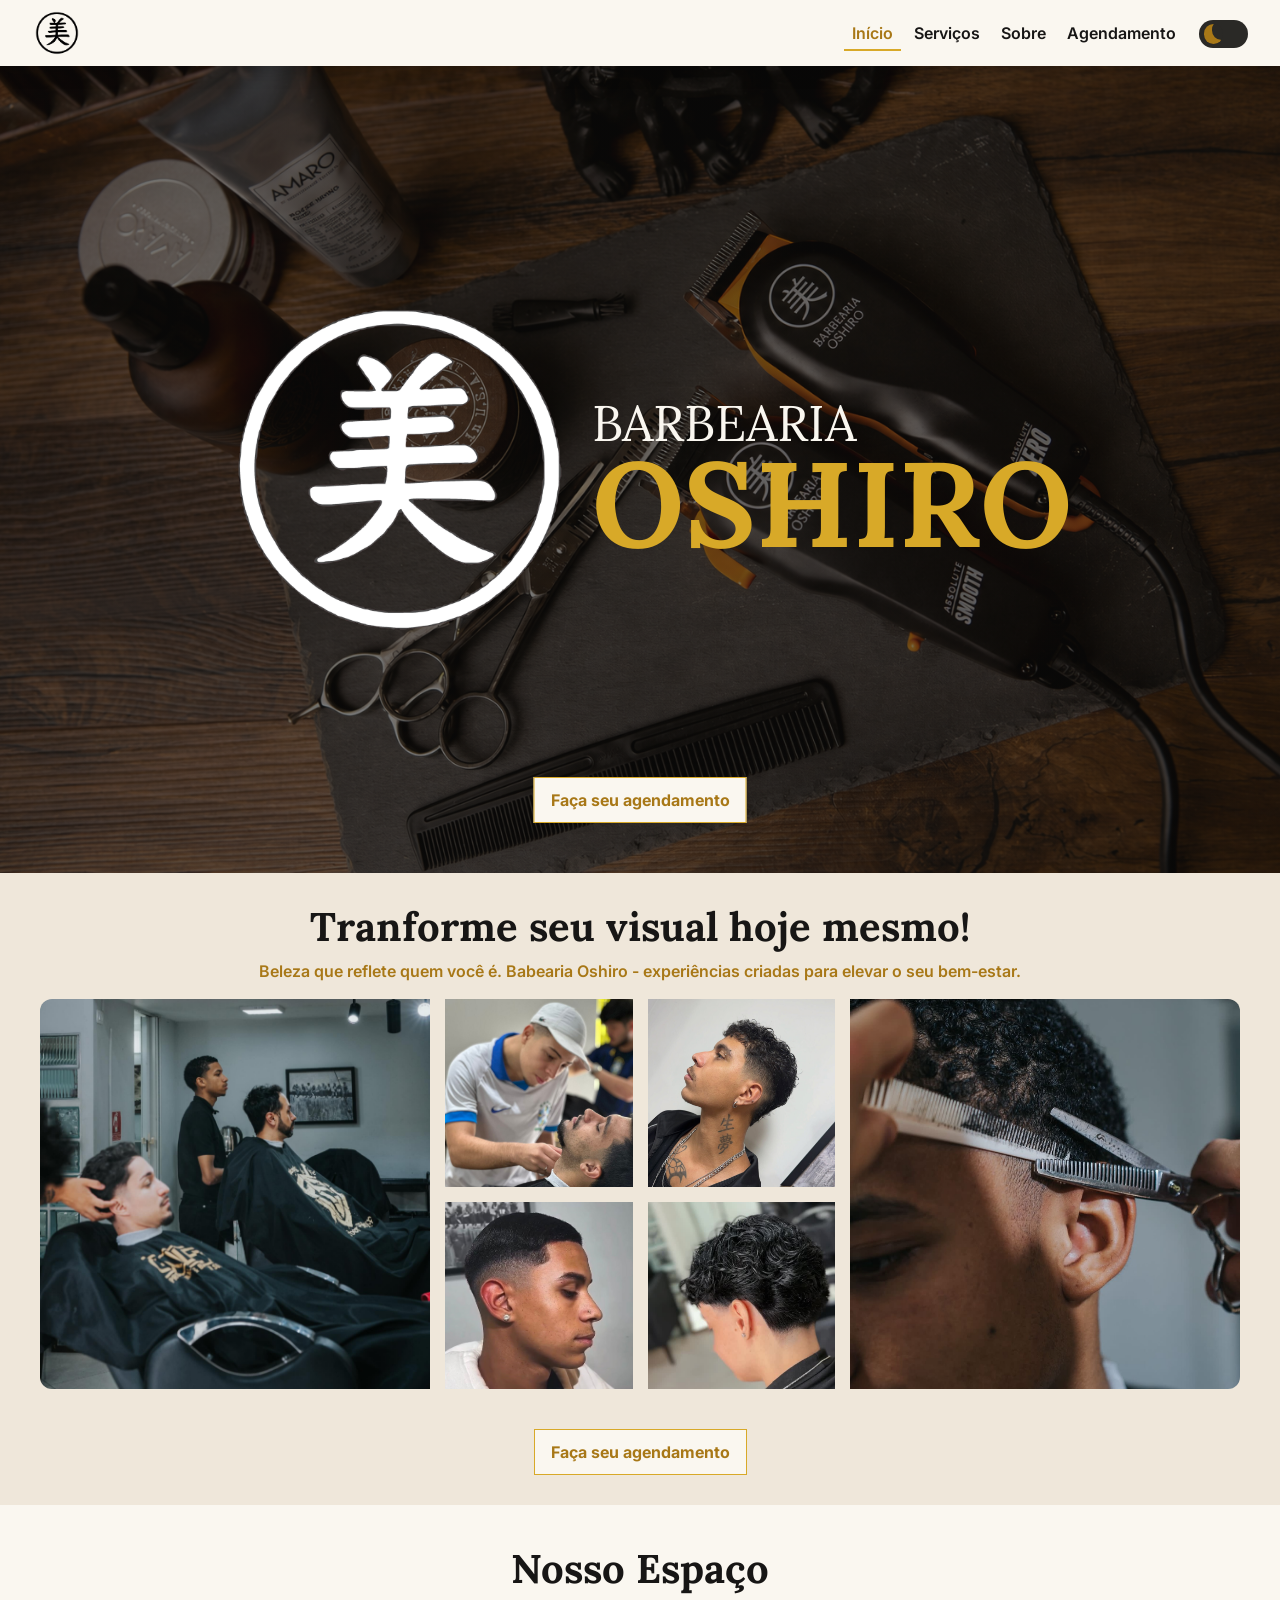
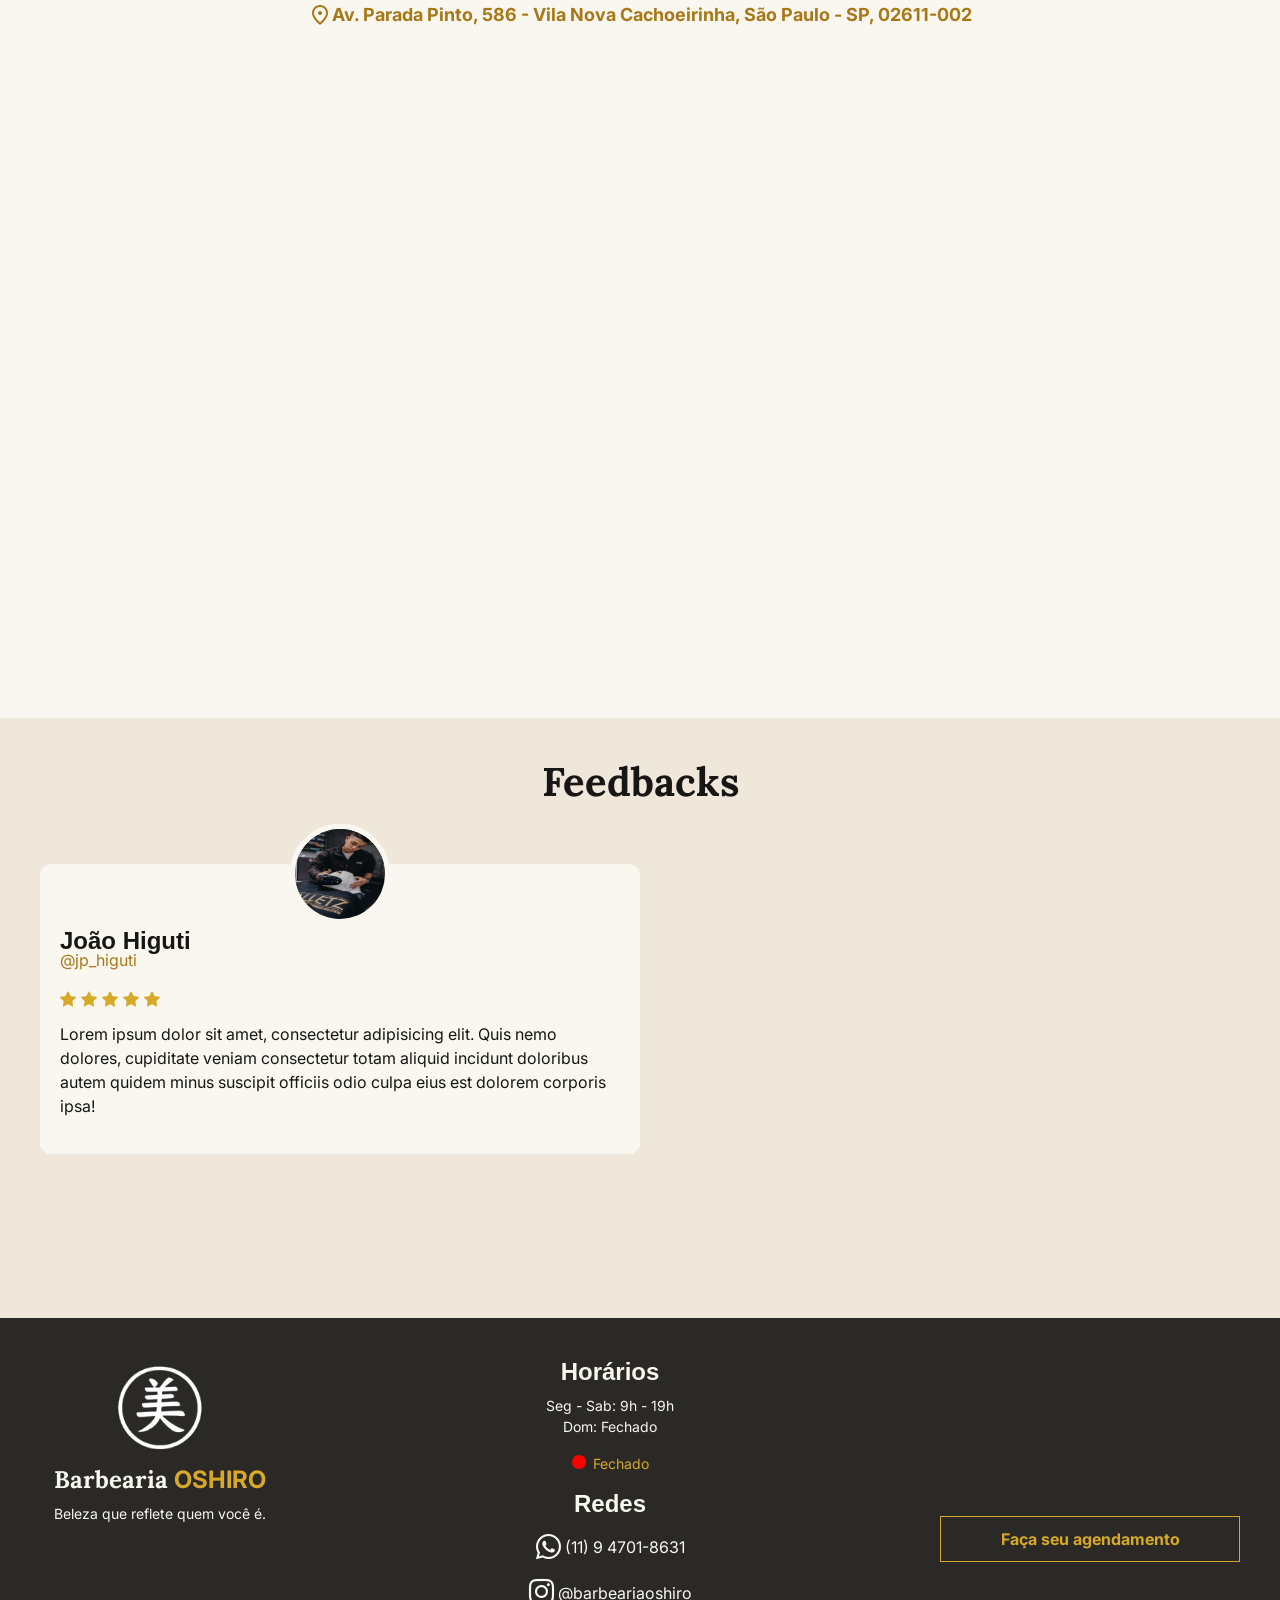
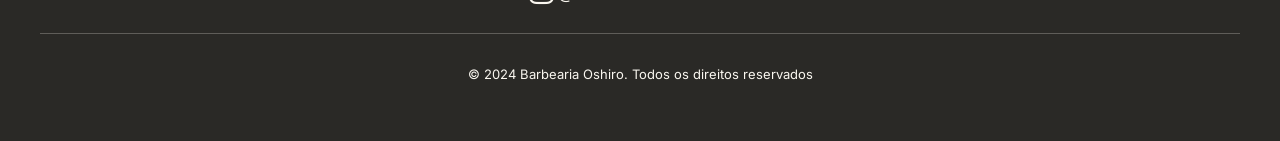
==== commit 8dc45d2a: "add reviews section with feedback cards and styles" ====
--- a/index.html
+++ b/index.html
@@ -146,33 +146,74 @@
             </button>
         </section>
 
-        <section id="sobre">
-            <article id="container-sobre">
-                <div class="texto-sobre">
-                    <h2 data-aos="fade-down">
-                        Nossa trajetória desde 1987:
-                        <br> Transformando cortes em estilo
-                    </h2>
-                    <p data-aos="fade-down">
-                        Ao longo dos anos, construímos nossa história com dedicação, profissionalismo e confiança,
-                        conquistando clientes que setornaram parte da nossa jornada...
-                    </p>
-
-                    <button class="btn-sobre" onclick="window.location.href='./sobre.html'" data-aos="fade-down">
-                        Saiba mais sobre nós
-                    </button>
-                </div>
-                <div class="grid-trajetoria">
-                    <div class="fotos-procedimento" data-aos="fade-right" data-aos-anchor-placement="center-bottom">
-                        <img src="./imagens/procedimento.jpeg" alt="procedimento">
-                    </div>
-                    <div class="fotos-procedimento-menor" data-aos="fade-down" data-aos-anchor-placement="bottom-bottom">
-                        <img src="./imagens/david-cortando-cabelo.jpeg" alt="corte">
-                    </div>
-                    <div class="fotos-procedimento-menor" data-aos="fade-up" data-aos-anchor-placement="top-bottom">
-                        <img src="./imagens/trajetoria-amigo-david.jpeg" alt="loja">
-                    </div>
-                </div>
+        <section id="avaliacoes">
+            <article id="container-feedback">
+                <h2>Feedbacks</h2>
+                <div id="container-cards">
+                <div class="card-feedback">
+                        <img src="imagens/procedimento.jpeg" alt="Teste">
+                        <div class="feedback-usuario">
+                            <h4 class="feedback-nome">
+                                João Higuti
+                            </h4>
+                            <p class="feedback-insta">
+                                @jp_higuti
+                            </p>
+                        </div>
+                        <div class="container-stars">
+                            <i class="bi bi-star-fill"></i>
+                            <i class="bi bi-star-fill"></i>
+                            <i class="bi bi-star-fill"></i>
+                            <i class="bi bi-star-fill"></i>
+                            <i class="bi bi-star-fill"></i>
+                        </div>
+                        <div class="feedback-mensagem">
+                            <p>Lorem ipsum dolor sit amet, consectetur adipisicing elit. Quis nemo dolores, cupiditate veniam consectetur totam aliquid incidunt doloribus autem quidem minus suscipit officiis odio culpa eius est dolorem corporis ipsa!</p>
+                        </div>
+                    </div>
+                    <div class="card-feedback">
+                        <img src="imagens/procedimento.jpeg" alt="Teste">
+                        <div class="feedback-usuario">
+                            <h4 class="feedback-nome">
+                                João Higuti
+                            </h4>
+                            <p class="feedback-insta">
+                                @jp_higuti
+                            </p>
+                        </div>
+                        <div class="container-stars">
+                            <i class="bi bi-star-fill"></i>
+                            <i class="bi bi-star-fill"></i>
+                            <i class="bi bi-star-fill"></i>
+                            <i class="bi bi-star-fill"></i>
+                            <i class="bi bi-star-fill"></i>
+                        </div>
+                        <div class="feedback-mensagem">
+                            <p>Lorem ipsum dolor sit amet, consectetur adipisicing elit. Quis nemo dolores, cupiditate veniam consectetur totam aliquid incidunt doloribus autem quidem minus suscipit officiis odio culpa eius est dolorem corporis ipsa!</p>
+                        </div>
+                </div>
+                    <div class="card-feedback">
+                        <img src="imagens/procedimento.jpeg" alt="Teste">
+                        <div class="feedback-usuario">
+                            <h4 class="feedback-nome">
+                                João Higuti
+                            </h4>
+                            <p class="feedback-insta">
+                                @jp_higuti
+                            </p>
+                        </div>
+                        <div class="container-stars">
+                            <i class="bi bi-star-fill"></i>
+                            <i class="bi bi-star-fill"></i>
+                            <i class="bi bi-star-fill"></i>
+                            <i class="bi bi-star-fill"></i>
+                            <i class="bi bi-star-fill"></i>
+                        </div>
+                        <div class="feedback-mensagem">
+                            <p>Lorem ipsum dolor sit amet, consectetur adipisicing elit. Quis nemo dolores, cupiditate veniam consectetur totam aliquid incidunt doloribus autem quidem minus suscipit officiis odio culpa eius est dolorem corporis ipsa!</p>
+                        </div>
+                </div>
+                </div>    
             </article>
         </section>
     </main>
--- a/style.css
+++ b/style.css
@@ -5,7 +5,7 @@
 
 #chamada,
 #espaco,
-#sobre {
+#avaliacoes {
     max-width: 100vw;
     overflow-x: hidden;
 }
@@ -191,73 +191,63 @@
     display: block;
 }
 
-#sobre {
-    display: flex;
-    flex-direction: row;
-    align-items: center;
-    justify-content: space-between;
-    gap: 40px;
+#avaliacoes {
+    background-color: var(--color-surface-soft);
     padding: 40px;
-    background: var(--color-surface-soft);
-}
-
-#container-sobre {
+    display: flex;
+    justify-content: center;
+    min-height: 600px;
+}
+
+#container-feedback {
     max-width: 1200px;
-    margin: 0 auto;
-    display: flex;
-    align-items: center;
-    justify-content: center;
-    gap: 20px;
-}
-
-.texto-sobre {
-    flex: 1;
-    min-width: 300px;
-    display: flex;
-    flex-direction: column;
-}
-
-#sobre p {
-    max-width: 800px;
-    margin: 30px;
-    color: var(--color-text-soft);
-    font-size: 20px;
-    text-align: left;
-}
-
-.btn-sobre {
-    max-width: 80vw;
-    padding: 10px 16px;
-    margin: auto;
+    width: 100%;
+    position: relative;
+}
+
+#container-cards {
+    width: 100%;
+    padding-top: 50px;
+    position: relative;
+}
+
+.card-feedback {
+    position: absolute;
+    width: 50%;
+    padding: 20px;
     background-color: var(--color-surface);
-    border: 1px solid var(--color-brand);
+    padding-top: 70px;
+    border-radius: 12px;
+}
+
+.card-feedback img {
+    width: 100px;
+    aspect-ratio: 1 / 1;
+    position: absolute;
+    top: -40px;
+    left: 50%;
+    transform: translateX(-50%);
+    border-radius: 50%;
+    border: 5px solid var(--color-surface);
+}
+
+.feedback-nome {
+    font-family: var(--font-titulo);
+    margin: 0;
+    line-height: 0.9rem;
+}
+
+.feedback-insta {
     color: var(--color-brand-strong);
-    font-weight: 700;
-    transition: all 0.3s ease;
-}
-
-.btn-sobre:hover {
-    background-color: var(--color-brand);
-    color: var(--color-text-inverse);
-}
-
-.grid-trajetoria {
-    display: grid;
-    grid-template-columns: 2fr 1fr;
-    grid-template-rows: 1fr 1fr;
-    gap: 15px;
-    width: 50%;
-    overflow: hidden;
-    border-radius: 12px;
-}
-
-.fotos-procedimento {
-    grid-row: span 2;
-    overflow: hidden;
-}
-
-.fotos-procedimento-menor {
-    overflow: hidden;
+}
+
+.container-stars {
+    color: var(--color-brand);
+    margin-bottom: 10px;
+}
+
+.feedback-mensagem {
+    color: var(--color-text);
 }
 
 @media (max-width: 890px) {
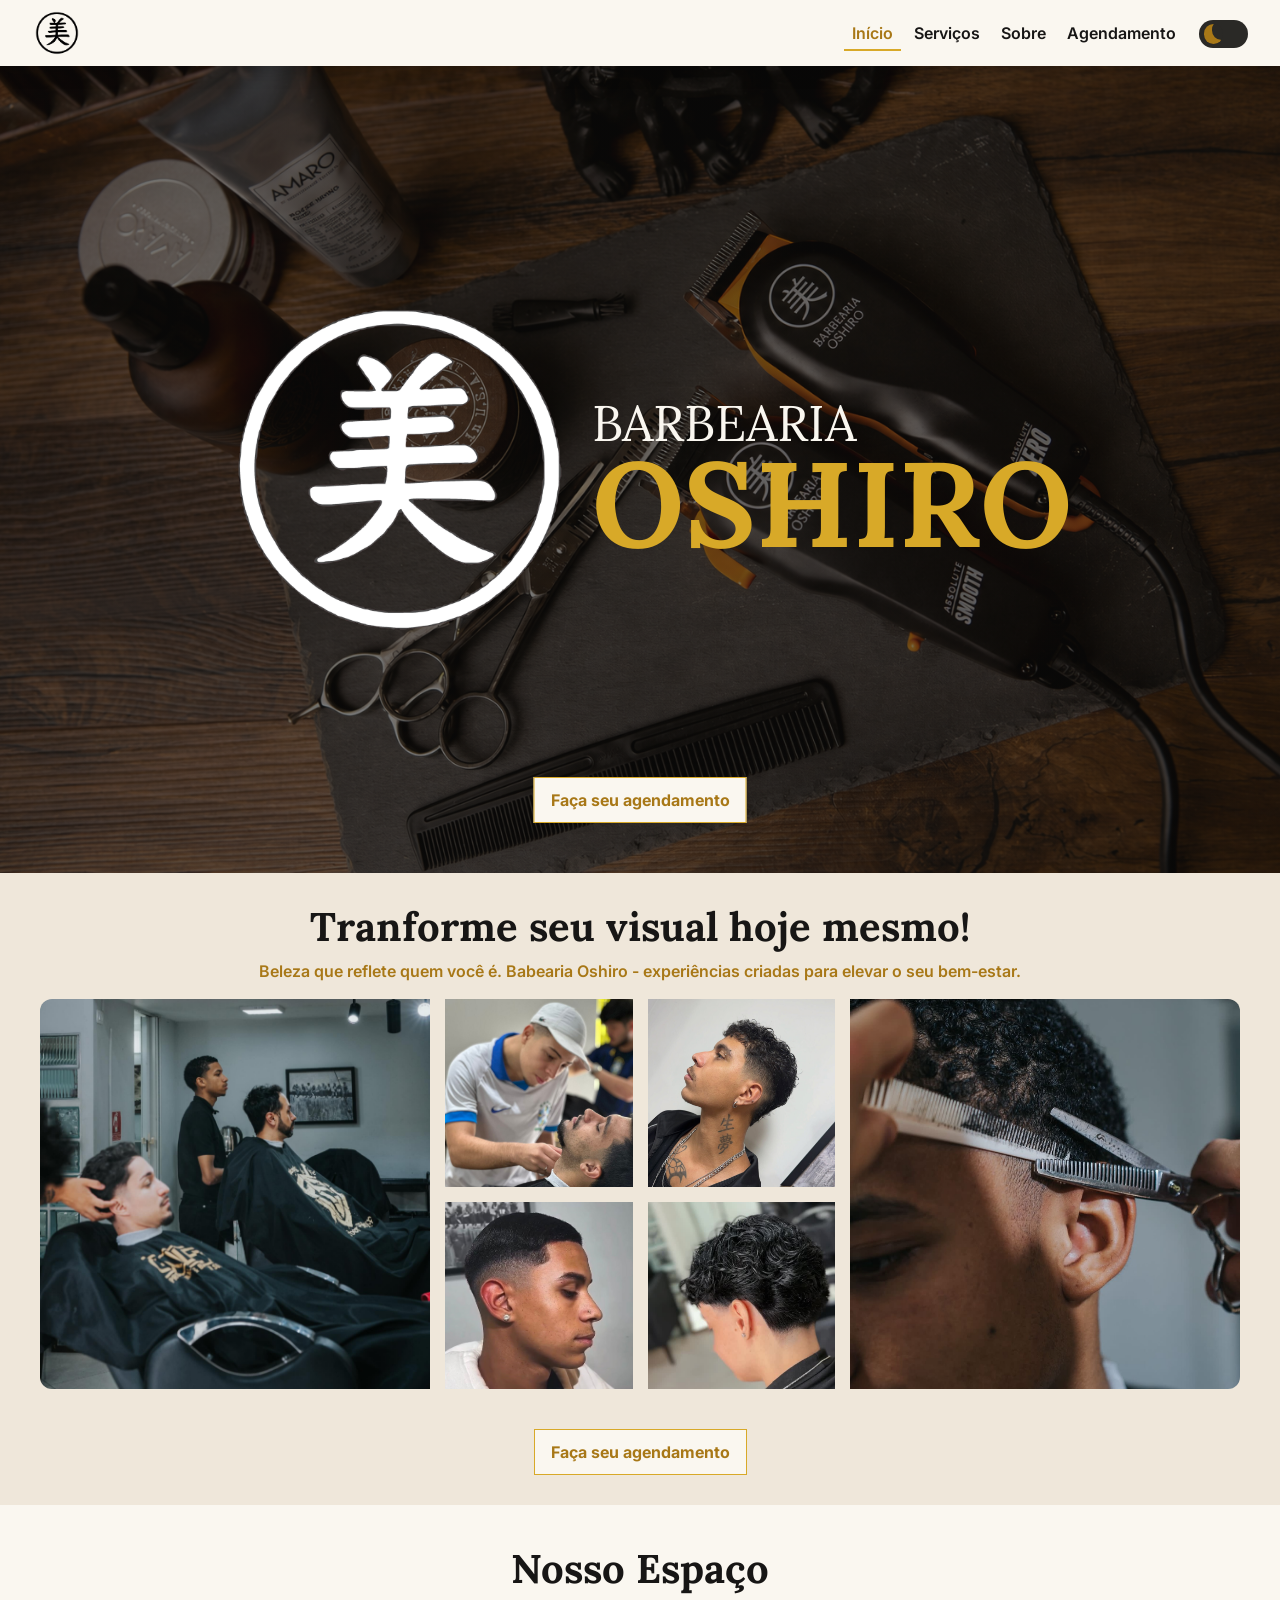
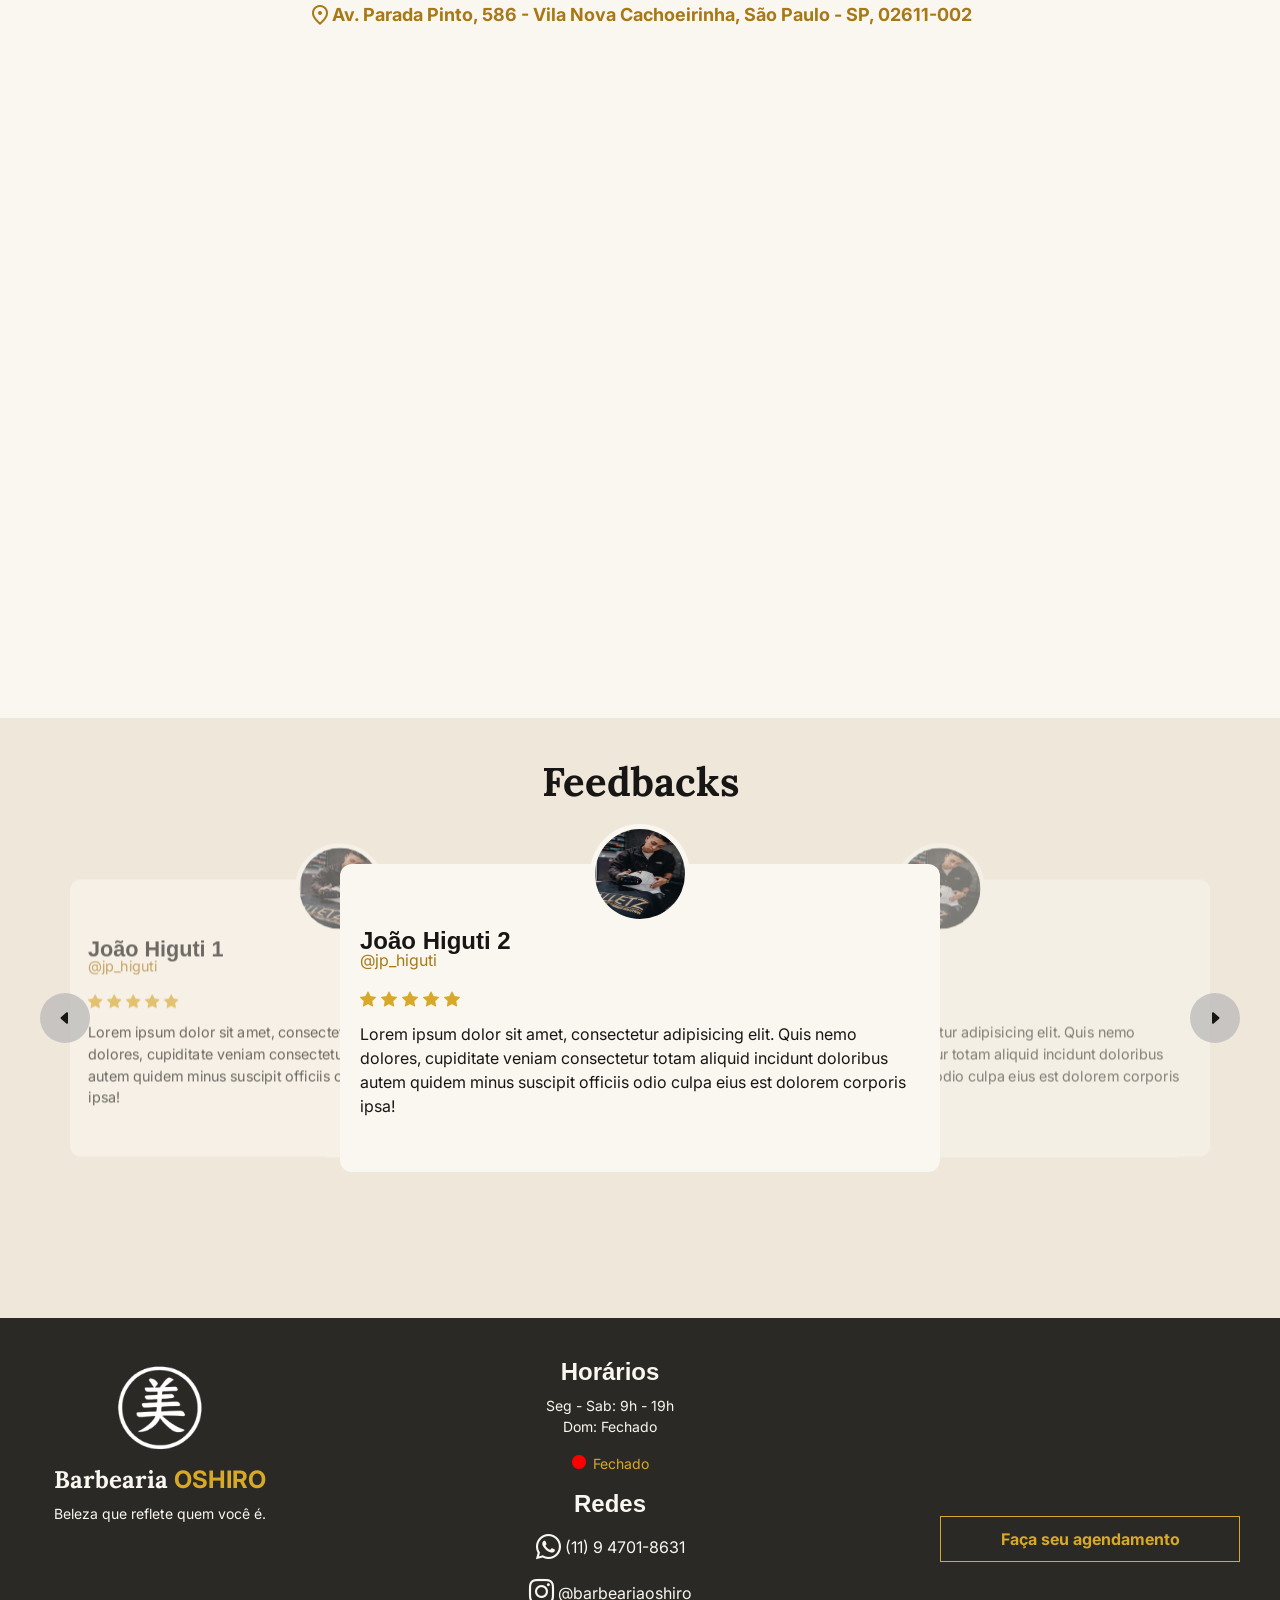
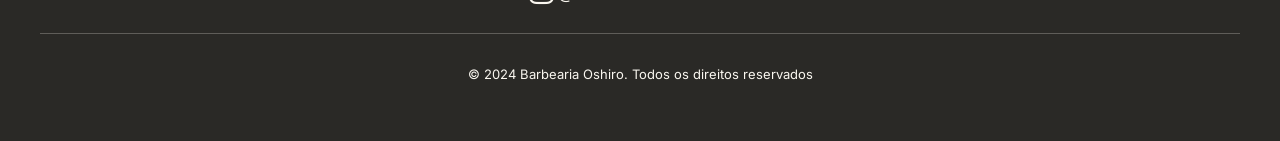
==== commit eeef7744: "remove reviews.js and implement feedback carousel functionality in feedback.js; update index.html an" ====
--- a/index.html
+++ b/index.html
@@ -150,11 +150,11 @@
             <article id="container-feedback">
                 <h2>Feedbacks</h2>
                 <div id="container-cards">
-                <div class="card-feedback">
+                    <div id="card1" class="card-feedback card-feedback-left">
                         <img src="imagens/procedimento.jpeg" alt="Teste">
                         <div class="feedback-usuario">
                             <h4 class="feedback-nome">
-                                João Higuti
+                                João Higuti 1
                             </h4>
                             <p class="feedback-insta">
                                 @jp_higuti
@@ -171,11 +171,11 @@
                             <p>Lorem ipsum dolor sit amet, consectetur adipisicing elit. Quis nemo dolores, cupiditate veniam consectetur totam aliquid incidunt doloribus autem quidem minus suscipit officiis odio culpa eius est dolorem corporis ipsa!</p>
                         </div>
                     </div>
-                    <div class="card-feedback">
+                    <div id="card2" class="card-feedback card-feedback-center">
                         <img src="imagens/procedimento.jpeg" alt="Teste">
                         <div class="feedback-usuario">
                             <h4 class="feedback-nome">
-                                João Higuti
+                                João Higuti 2
                             </h4>
                             <p class="feedback-insta">
                                 @jp_higuti
@@ -191,12 +191,12 @@
                         <div class="feedback-mensagem">
                             <p>Lorem ipsum dolor sit amet, consectetur adipisicing elit. Quis nemo dolores, cupiditate veniam consectetur totam aliquid incidunt doloribus autem quidem minus suscipit officiis odio culpa eius est dolorem corporis ipsa!</p>
                         </div>
-                </div>
-                    <div class="card-feedback">
+                    </div>
+                    <div id="card3" class="card-feedback card-feedback-right">
                         <img src="imagens/procedimento.jpeg" alt="Teste">
                         <div class="feedback-usuario">
                             <h4 class="feedback-nome">
-                                João Higuti
+                                João Higuti 3
                             </h4>
                             <p class="feedback-insta">
                                 @jp_higuti
@@ -212,8 +212,17 @@
                         <div class="feedback-mensagem">
                             <p>Lorem ipsum dolor sit amet, consectetur adipisicing elit. Quis nemo dolores, cupiditate veniam consectetur totam aliquid incidunt doloribus autem quidem minus suscipit officiis odio culpa eius est dolorem corporis ipsa!</p>
                         </div>
-                </div>
-                </div>    
+                    </div>
+                </div>  
+                
+                <div id="containter-buttons">
+                    <button id="anterior" class="carrosseu-feedback-button" onclick="antes()">
+                        <i class="bi bi-caret-left-fill"></i>
+                    </button>
+                    <button id="proximo" class="carrosseu-feedback-button" onclick="depois()">
+                        <i class="bi bi-caret-right-fill"></i>
+                    </button>
+                </div>
             </article>
         </section>
     </main>
@@ -282,6 +291,8 @@
     <script src="header.js"></script>
     <script src="footer.js"></script>
 
+    <script src="feedback.js" defer></script>
+
     <!-- IMPORTAÇÃO DE BOOTSTRAP -->
     <script src="https://cdn.jsdelivr.net/npm/bootstrap@5.3.8/dist/js/bootstrap.bundle.min.js"
         integrity="sha384-FKyoEForCGlyvwx9Hj09JcYn3nv7wiPVlz7YYwJrWVcXK/BmnVDxM+D2scQbITxI"
--- a/root.css
+++ b/root.css
@@ -42,6 +42,8 @@
     --color-hero: var(--preto-3);
     --color-hero-overlay: rgb(15 14 13 / 0.56);
 
+    --color-btn-carroseu: rgba(184, 184, 184, 0.72);
+
     --color-container: rgba(255, 255, 255, 0.8);
 
     --shadow-soft: 0 8px 24px rgb(15 14 13 / 0.12);
@@ -72,6 +74,8 @@
 
     --color-hero: var(--preto-3);
     --color-hero-overlay: rgb(15 14 13 / 0.72);
+
+    --color-btn-carroseu: rgba(83, 83, 83, 0.72);
 
     --color-container: rgba(0, 0, 0, 0.8);
 
--- a/style.css
+++ b/style.css
@@ -218,6 +218,30 @@
     background-color: var(--color-surface);
     padding-top: 70px;
     border-radius: 12px;
+    transition: all 1s ease;
+}
+
+.card-feedback-center {
+    top: auto;
+    left: 50%;
+    z-index: 50;
+    transform: translateX(-50%);
+}
+
+.card-feedback-left {
+    top: auto;
+    left: 0;
+    z-index: 20;
+    transform: scale(0.90);
+    filter: opacity(0.60);
+}
+
+.card-feedback-right {
+    top: auto;
+    right: 0;
+    z-index: 20;
+    transform: scale(0.90);
+    filter: opacity(0.50);
 }
 
 .card-feedback img {
@@ -248,6 +272,34 @@
 
 .feedback-mensagem {
     color: var(--color-text);
+    height: 130px;
+}
+
+.feedback-mensagem p {
+    margin: 0;
+}
+
+#containter-buttons {
+    position: absolute;
+    top: 50%;
+    transform: translateY(-50%);
+    left: 0;
+    width: 100%;
+    display: flex;
+    justify-content: space-between;
+    z-index: 30;
+}
+
+.carrosseu-feedback-button {
+    width: 50px;
+    aspect-ratio: 1 / 1;
+    border: none;
+    border-radius: 50%;
+    background-color: var(--color-btn-carroseu);
+}
+
+.carrosseu-feedback-button i {
+    color: var(--color-text);
 }
 
 @media (max-width: 890px) {
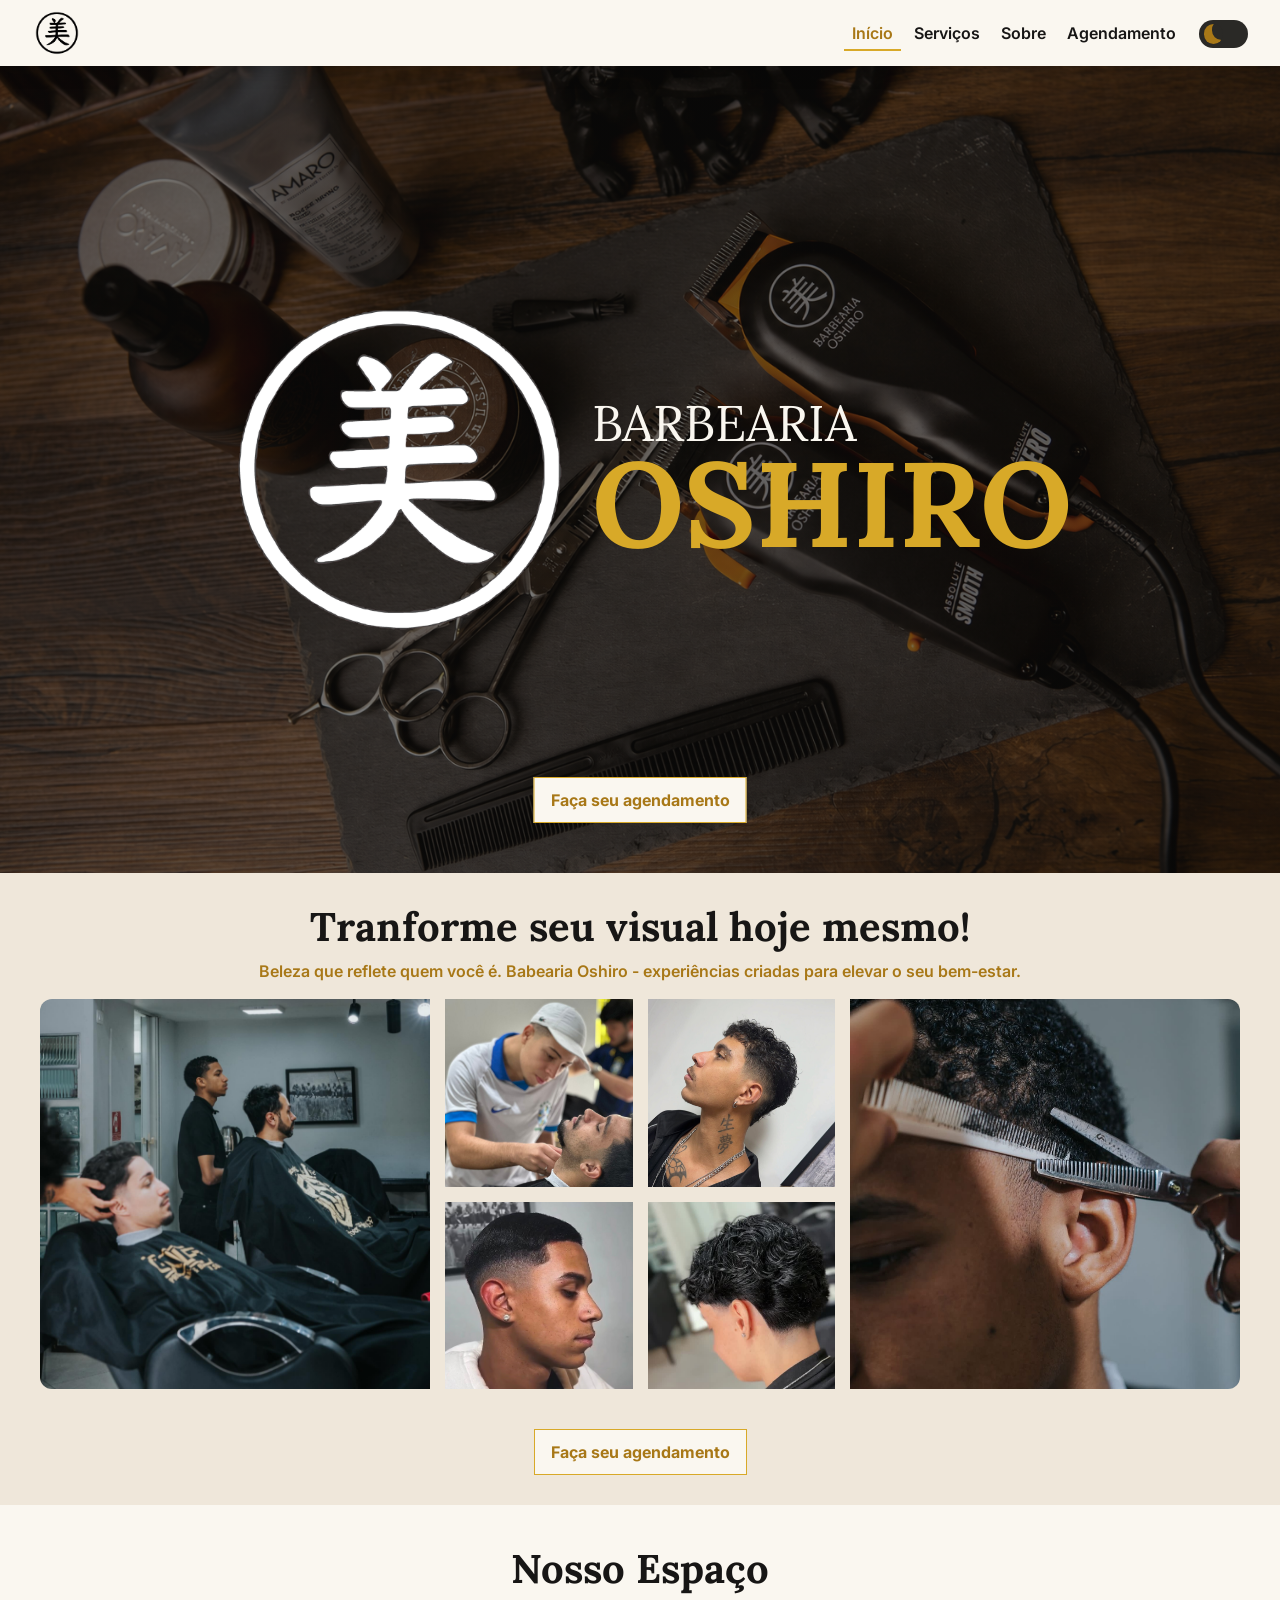
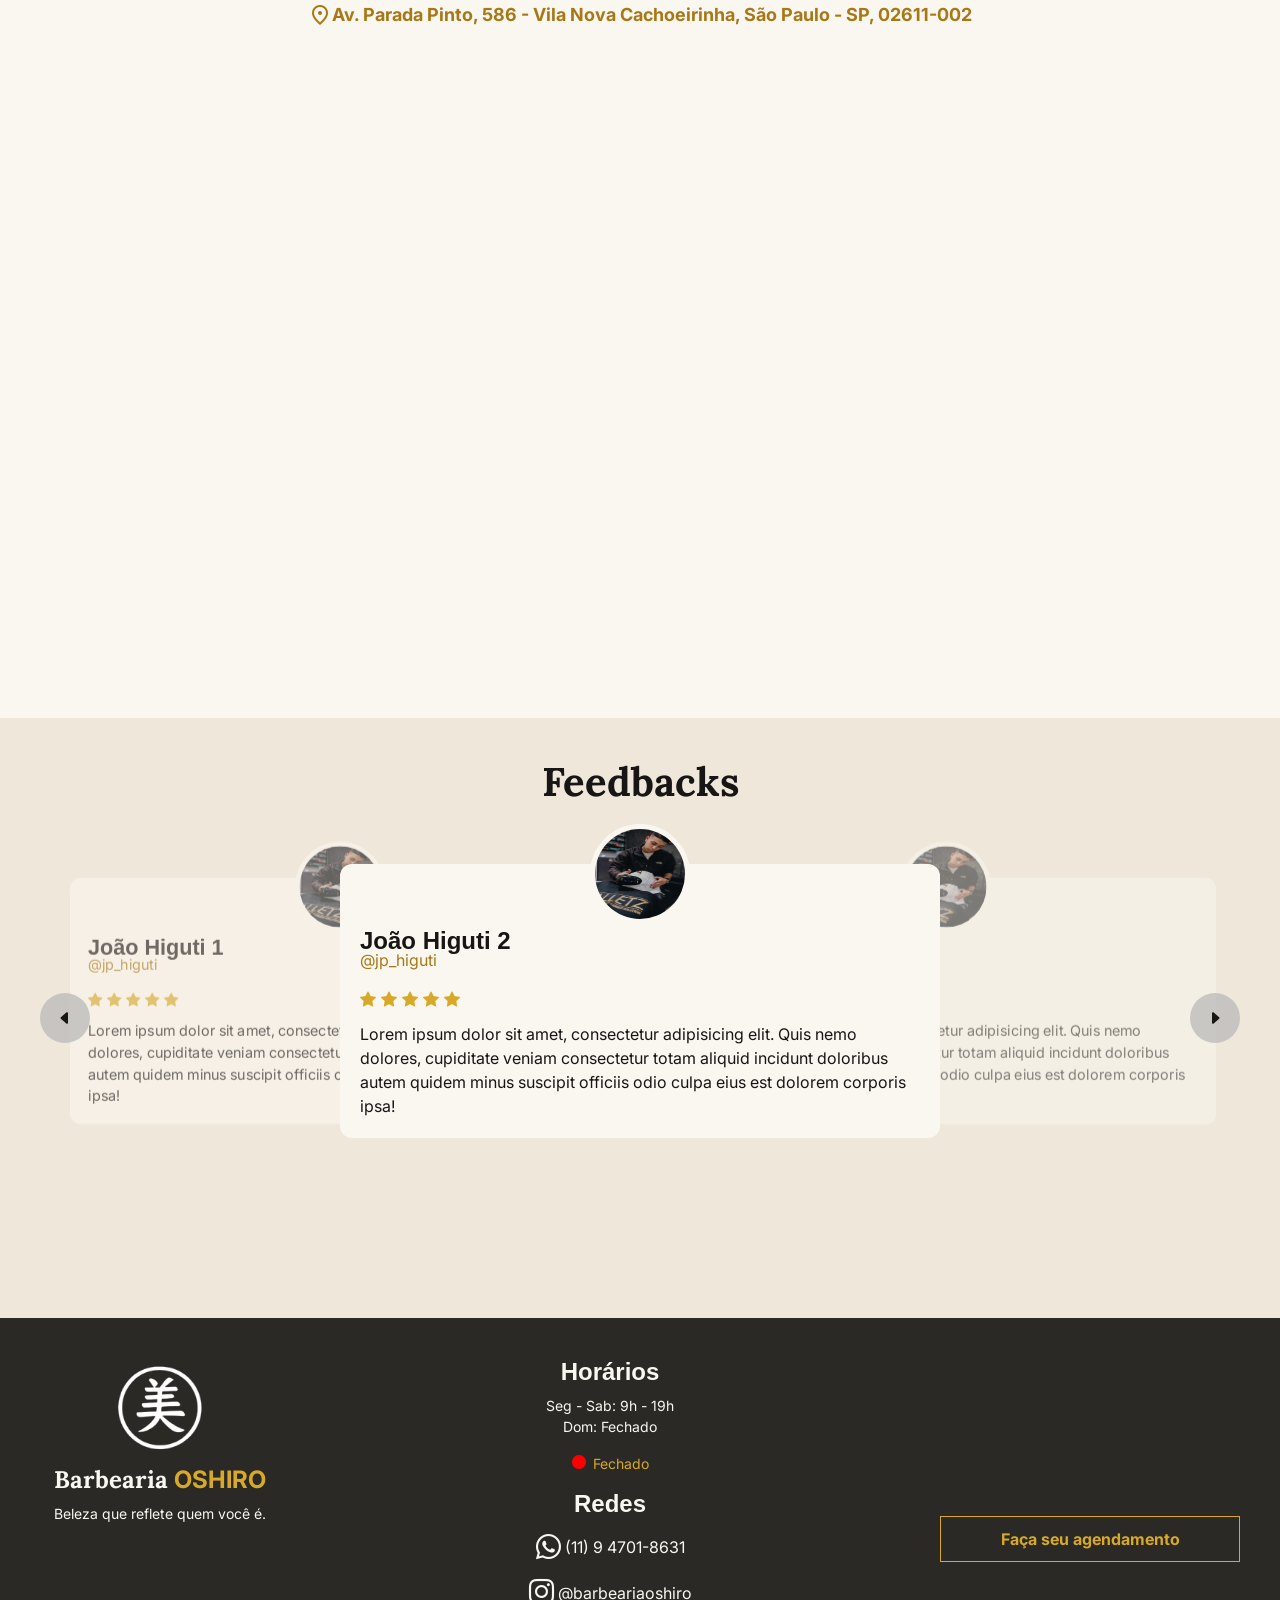
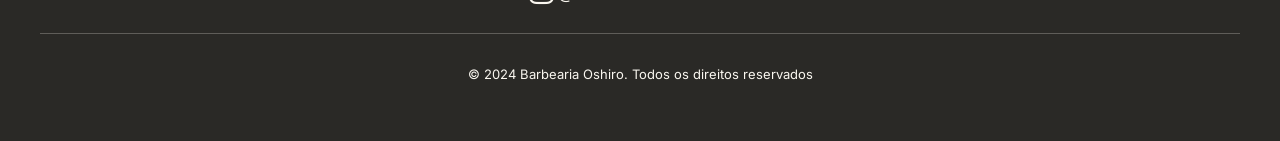
==== commit d9f9f83a: "refactor feedback carousel functionality: replace inline onclick attributes with event listeners; up" ====
--- a/index.html
+++ b/index.html
@@ -216,10 +216,10 @@
                 </div>  
                 
                 <div id="containter-buttons">
-                    <button id="anterior" class="carrosseu-feedback-button" onclick="antes()">
+                    <button id="anterior" class="carrosseu-feedback-button">
                         <i class="bi bi-caret-left-fill"></i>
                     </button>
-                    <button id="proximo" class="carrosseu-feedback-button" onclick="depois()">
+                    <button id="proximo" class="carrosseu-feedback-button">
                         <i class="bi bi-caret-right-fill"></i>
                     </button>
                 </div>
--- a/style.css
+++ b/style.css
@@ -238,9 +238,9 @@
 
 .card-feedback-right {
     top: auto;
-    right: 0;
+    left: 100%;
     z-index: 20;
-    transform: scale(0.90);
+    transform: scale(0.90) translateX(-110%);
     filter: opacity(0.50);
 }
 
@@ -272,7 +272,6 @@
 
 .feedback-mensagem {
     color: var(--color-text);
-    height: 130px;
 }
 
 .feedback-mensagem p {
@@ -287,7 +286,7 @@
     width: 100%;
     display: flex;
     justify-content: space-between;
-    z-index: 30;
+    z-index: 80;
 }
 
 .carrosseu-feedback-button {
@@ -329,7 +328,7 @@
 
     #chamada,
     #espaco,
-    #sobre {
+    #avaliacoes {
         padding: 20px;
     }
 
@@ -403,6 +402,44 @@
         grid-template-columns: repeat(2, 1fr);
         grid-template-rows: auto;
     }
+
+    .card-feedback {
+        width: 100%;
+    }
+
+    .card-feedback-center {
+        left: 0;
+        top: 250%;
+        transform: translateX(0px);
+    }
+
+    .card-feedback-left {
+        left: 0;
+        top: 100%;
+        transform: scale(0.90);
+    }
+
+    .card-feedback-right {
+        left: 0;
+        top: 350%;
+        transform: scale(0.90) translateX(0px);
+    }
+
+    #containter-buttons {
+        top: 30%;
+    }
+
+    .carrosseu-feedback-button {
+        width: 30px;
+    }
+
+    #anterior {
+        transform: rotate(90deg);
+    }
+
+    #proximo {
+        transform: rotate(90deg);
+    }
 }
 
 @media (max-width: 350px) {
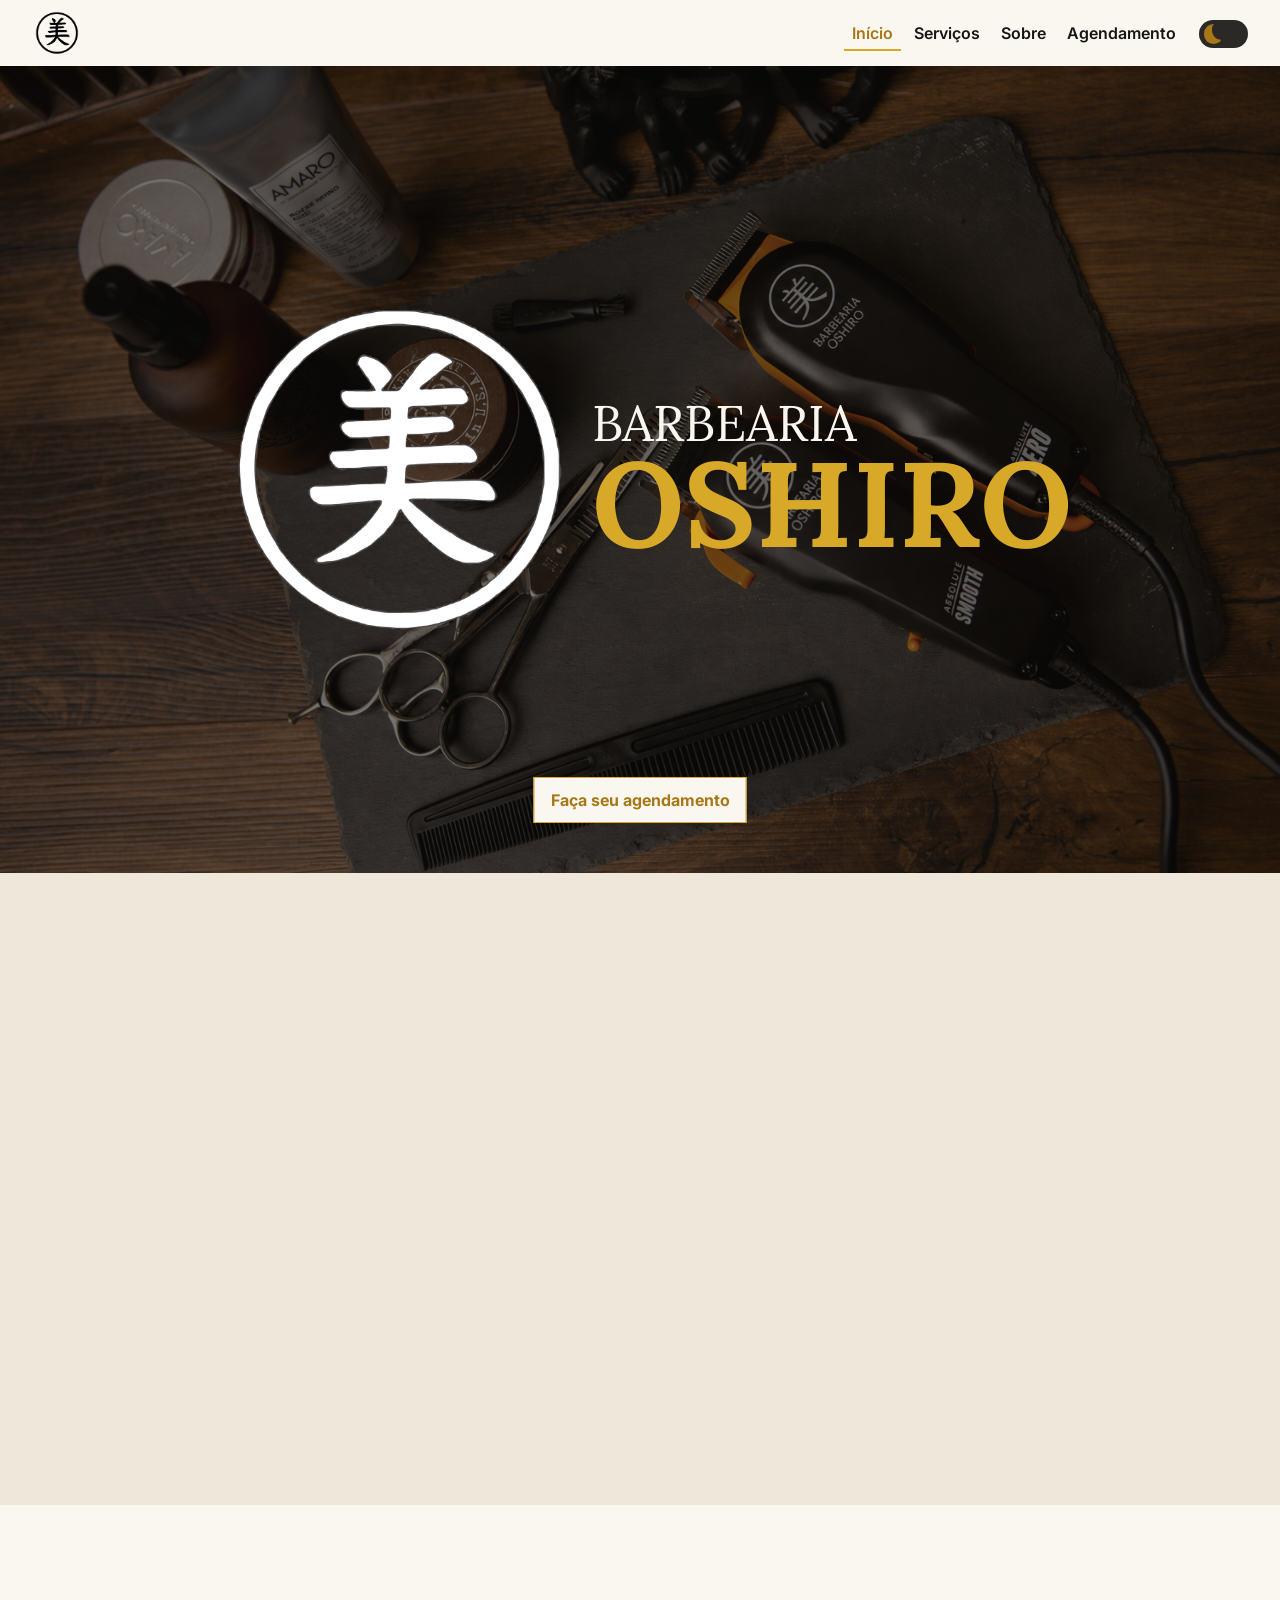
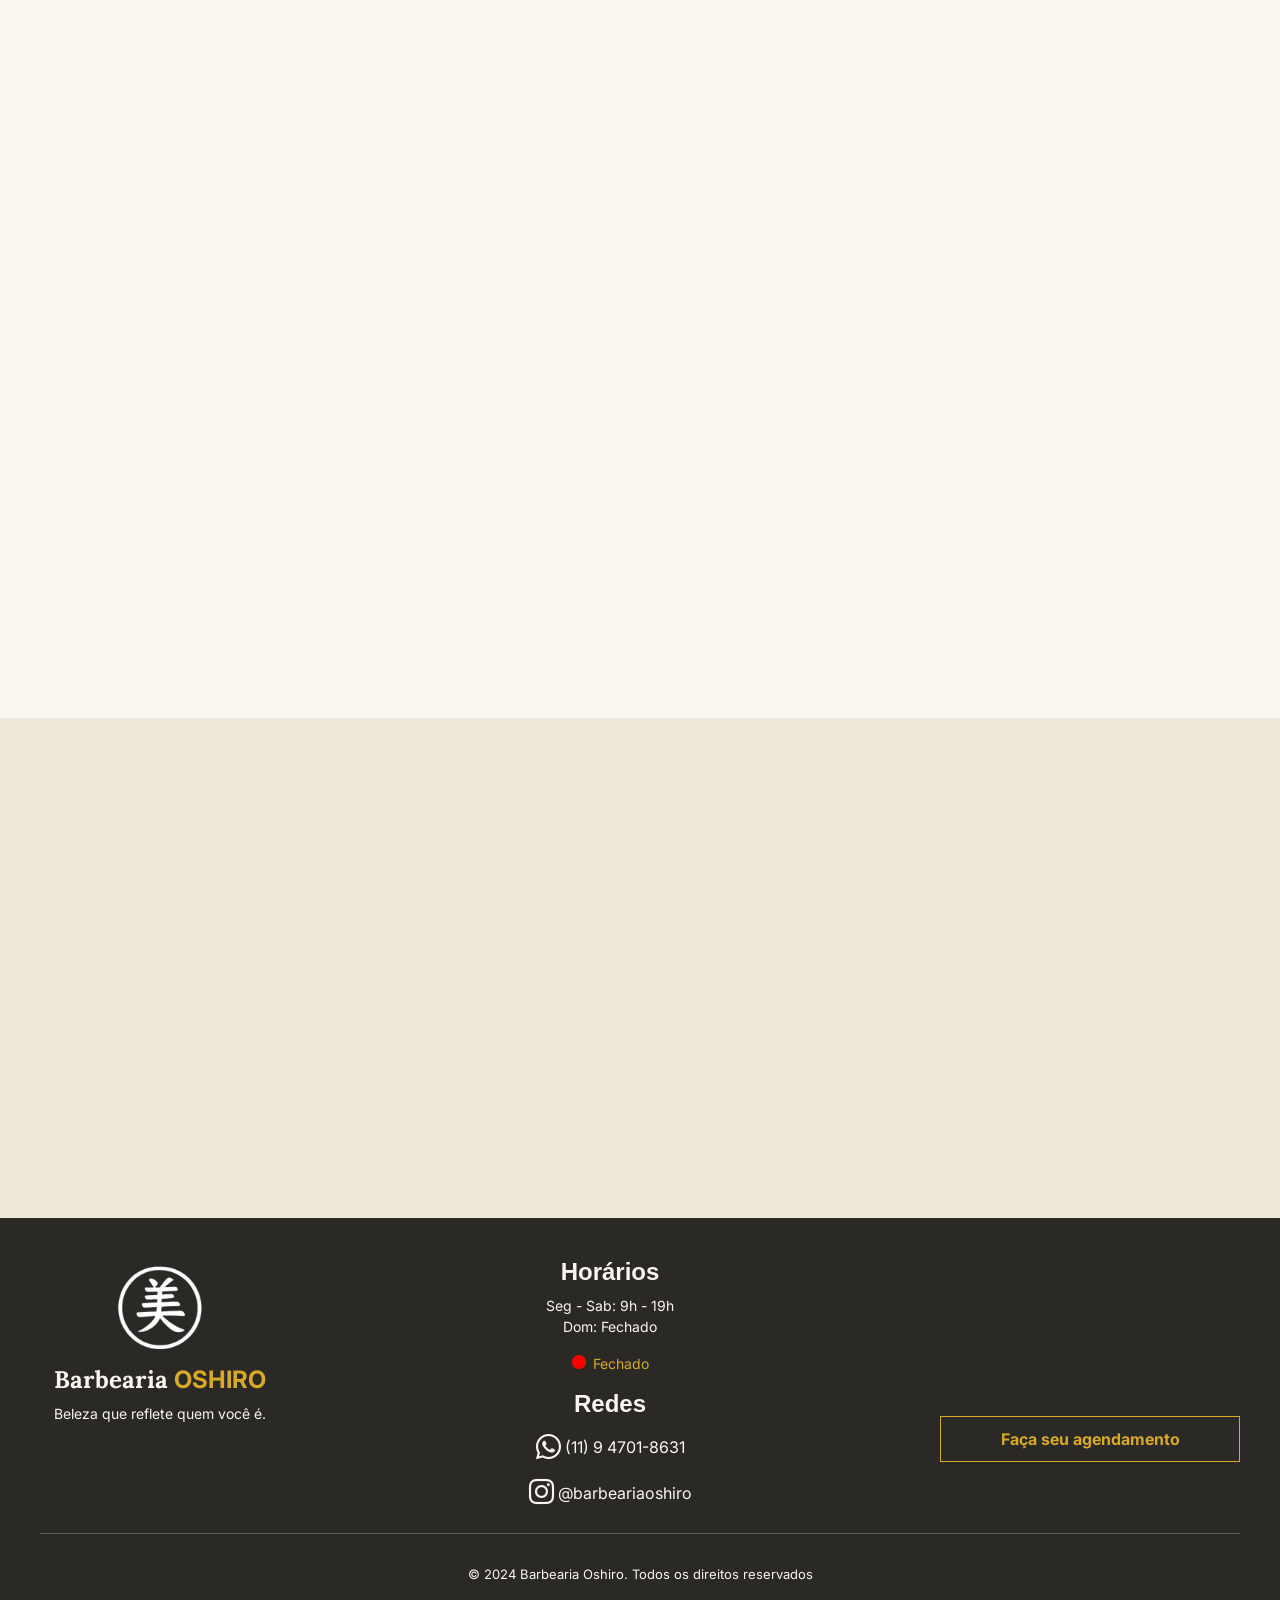
==== commit c15d6216: "Finaliza area de feedback" ====
--- a/index.html
+++ b/index.html
@@ -148,8 +148,8 @@
 
         <section id="avaliacoes">
             <article id="container-feedback">
-                <h2>Feedbacks</h2>
-                <div id="container-cards">
+                <h2 data-aos="fade-right">Feedbacks</h2>
+                <div id="container-cards" data-aos="fade-up">
                     <div id="card1" class="card-feedback card-feedback-left">
                         <img src="imagens/procedimento.jpeg" alt="Teste">
                         <div class="feedback-usuario">
@@ -215,7 +215,7 @@
                     </div>
                 </div>  
                 
-                <div id="containter-buttons">
+                <div id="containter-buttons" data-aos="fade-up">
                     <button id="anterior" class="carrosseu-feedback-button">
                         <i class="bi bi-caret-left-fill"></i>
                     </button>
--- a/style.css
+++ b/style.css
@@ -196,7 +196,7 @@
     padding: 40px;
     display: flex;
     justify-content: center;
-    min-height: 600px;
+    min-height: 500px;
 }
 
 #container-feedback {
@@ -266,12 +266,16 @@
 }
 
 .container-stars {
+    margin-bottom: 10px;
+}
+
+.active-star {
     color: var(--color-brand);
-    margin-bottom: 10px;
 }
 
 .feedback-mensagem {
     color: var(--color-text);
+    height: 120px;
 }
 
 .feedback-mensagem p {
